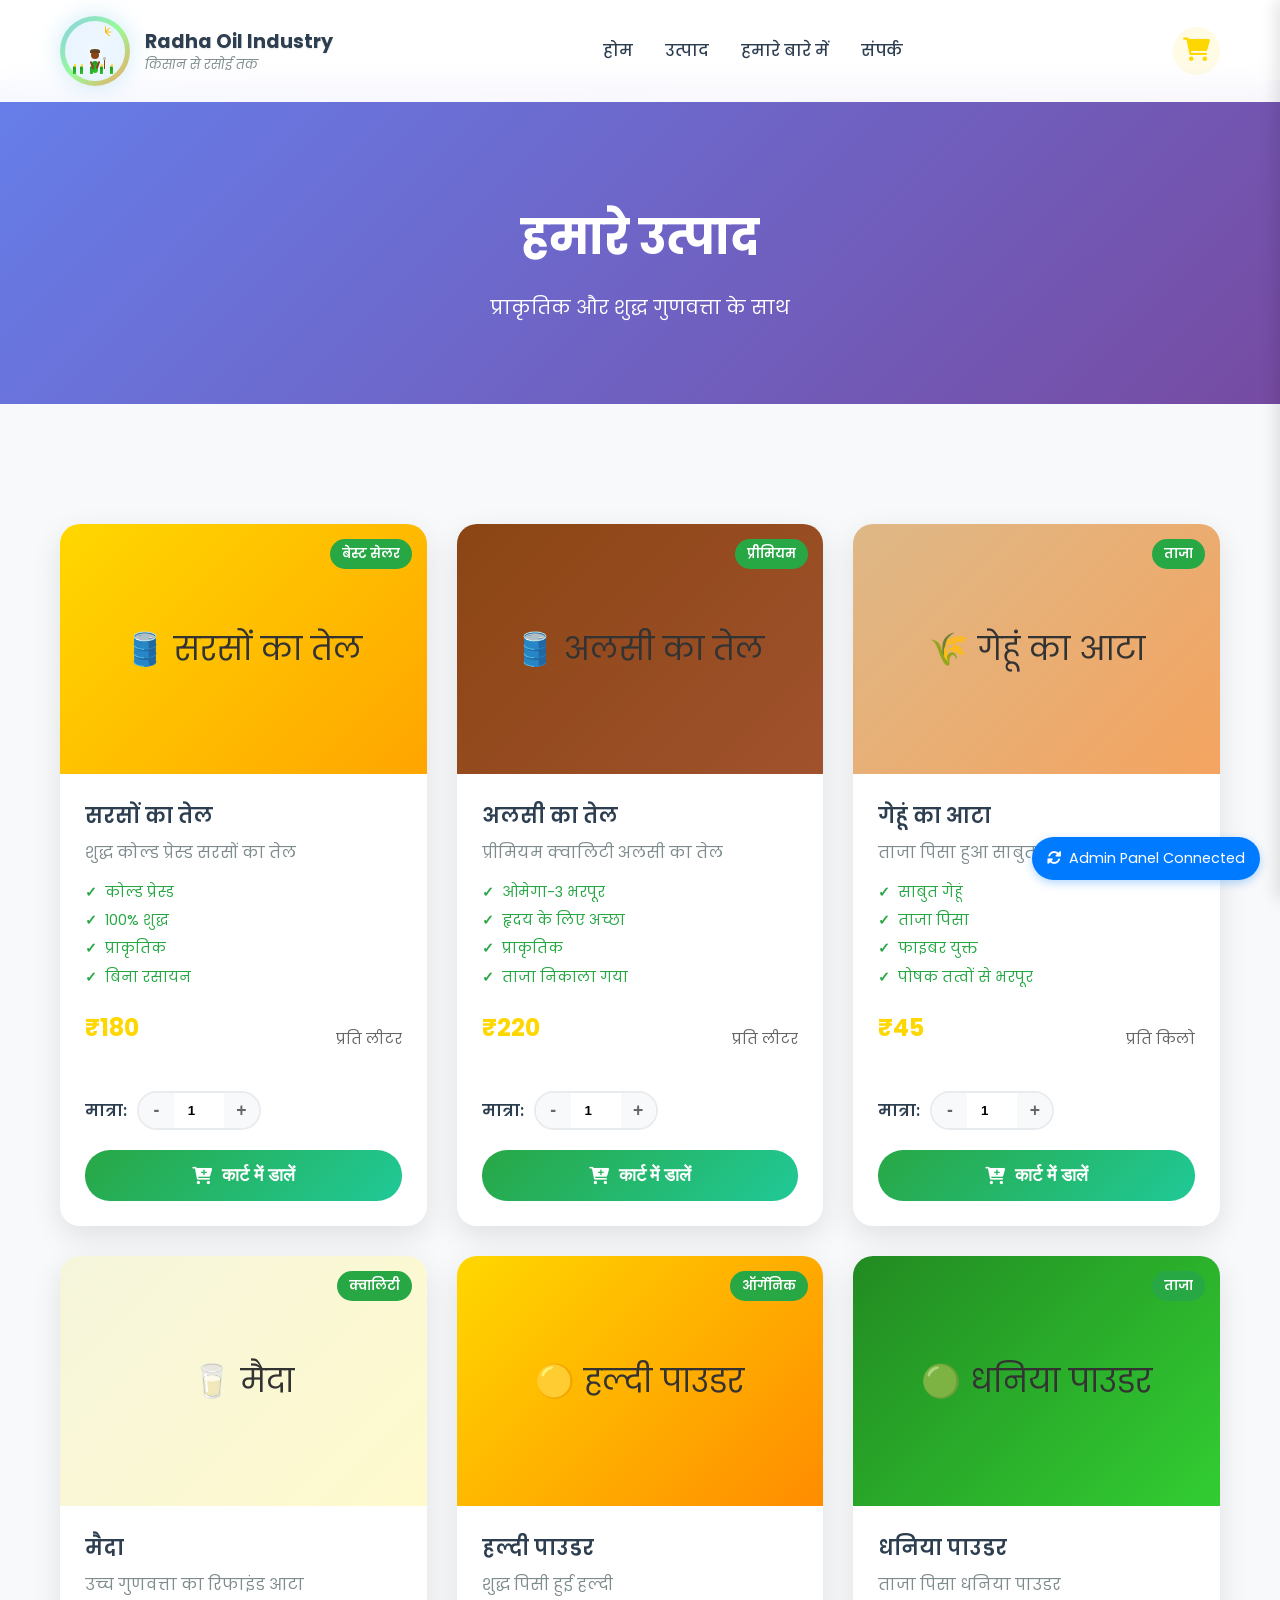
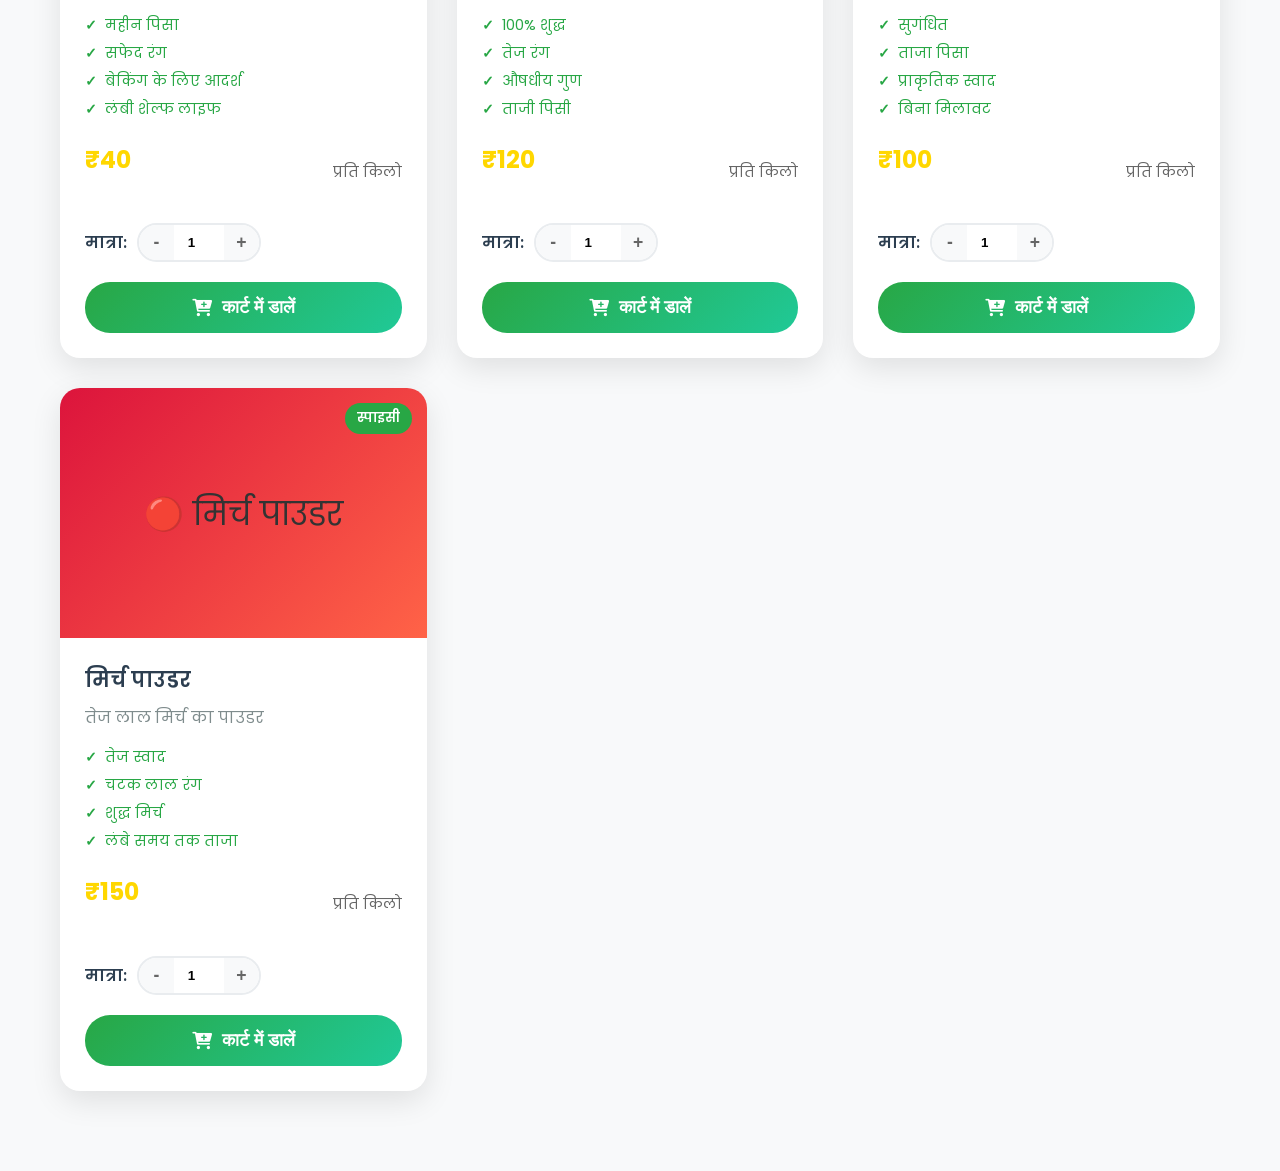
==== products.html @ ba349f5b "Initial commit: Radha Oil Industry website with admin panel" ====
<!DOCTYPE html>
<html lang="hi">
<head>
    <meta charset="UTF-8">
    <meta name="viewport" content="width=device-width, initial-scale=1.0">
    <title>Products - Radha Oil Industry</title>
    <link rel="stylesheet" href="styles.css">
    <link rel="stylesheet" href="products.css">
    <link href="https://fonts.googleapis.com/css2?family=Poppins:wght@300;400;600;700&family=Noto+Sans+Devanagari:wght@400;600;700&display=swap" rel="stylesheet">
    <link rel="stylesheet" href="https://cdnjs.cloudflare.com/ajax/libs/font-awesome/6.0.0/css/all.min.css">
</head>
<body>
    <!-- Navigation -->
    <nav class="navbar">
        <div class="nav-container">
            <div class="logo-container">
                <div class="logo">
                    <div class="logo-circle">
                        <div class="logo-inner">
                            <div class="farmer-silhouette">
                                <div class="farmer-head"></div>
                                <div class="farmer-body"></div>
                                <div class="farmer-arms">
                                    <div class="arm-left"></div>
                                    <div class="arm-right"></div>
                                </div>
                                <div class="farmer-tool"></div>
                            </div>
                            <div class="crop-field">
                                <div class="crop crop-1"></div>
                                <div class="crop crop-2"></div>
                                <div class="crop crop-3"></div>
                                <div class="crop crop-4"></div>
                                <div class="crop crop-5"></div>
                            </div>
                            <div class="sun-rays">
                                <div class="ray ray-1"></div>
                                <div class="ray ray-2"></div>
                                <div class="ray ray-3"></div>
                                <div class="ray ray-4"></div>
                            </div>
                        </div>
                        <div class="logo-glow"></div>
                    </div>
                    <div class="logo-text">
                        <h2>Radha Oil Industry</h2>
                        <p>किसान से रसोई तक</p>
                    </div>
                </div>
            </div>
            <ul class="nav-menu">
                <li><a href="index.html">होम</a></li>
                <li><a href="products.html" class="active">उत्पाद</a></li>
                <li><a href="index.html#about">हमारे बारे में</a></li>
                <li><a href="index.html#contact">संपर्क</a></li>
            </ul>
            <div class="cart-icon" onclick="toggleCart()">
                <i class="fas fa-shopping-cart"></i>
                <span class="cart-count" id="cartCount">0</span>
            </div>
        </div>
    </nav>

    <!-- Products Header -->
    <section class="products-header">
        <div class="container">
            <h1>हमारे उत्पाद</h1>
            <p>प्राकृतिक और शुद्ध गुणवत्ता के साथ</p>
        </div>
    </section>

    <!-- Products Grid -->
    <section class="products-section">
        <div class="container">
            <div class="products-grid" id="productsGrid">
                <!-- Products will be loaded by JavaScript -->
            </div>
        </div>
    </section>

    <!-- Shopping Cart Sidebar -->
    <div class="cart-sidebar" id="cartSidebar">
        <div class="cart-header">
            <h3><i class="fas fa-shopping-cart"></i> आपका कार्ट</h3>
            <button class="close-cart" onclick="toggleCart()">
                <i class="fas fa-times"></i>
            </button>
        </div>
        <div class="cart-items" id="cartItems">
            <!-- Cart items will be added here -->
        </div>
        <div class="cart-footer">
            <div class="cart-total">
                <strong>कुल राशि: ₹<span id="cartTotal">0</span></strong>
            </div>
            <button class="checkout-btn" onclick="proceedToCheckout()">
                <i class="fas fa-credit-card"></i>
                ऑर्डर करें
            </button>
        </div>
    </div>

    <!-- Cart Overlay -->
    <div class="cart-overlay" id="cartOverlay" onclick="toggleCart()"></div>

    <!-- Order Modal -->
    <div class="modal" id="orderModal">
        <div class="modal-content">
            <div class="modal-header">
                <h3>ऑर्डर की पुष्टि करें</h3>
                <button class="close-modal" onclick="closeOrderModal()">
                    <i class="fas fa-times"></i>
                </button>
            </div>
            <div class="modal-body">
                <form id="orderForm">
                    <div class="form-group">
                        <label>आपका नाम *</label>
                        <input type="text" id="customerName" required>
                    </div>
                    <div class="form-group">
                        <label>फोन नंबर *</label>
                        <input type="tel" id="customerPhone" required>
                    </div>
                    <div class="form-group">
                        <label>पूरा पता *</label>
                        <textarea id="customerAddress" rows="3" required></textarea>
                    </div>
                    <div class="order-summary">
                        <h4>ऑर्डर सारांश:</h4>
                        <div id="orderSummary"></div>
                        <div class="total-amount">
                            <strong>कुल राशि: ₹<span id="modalTotal">0</span></strong>
                        </div>
                    </div>
                    <button type="submit" class="confirm-order-btn">
                        <i class="fas fa-check"></i>
                        ऑर्डर कन्फर्म करें
                    </button>
                </form>
            </div>
        </div>
    </div>

    <!-- Success Message -->
    <div class="success-message" id="successMessage">
        <div class="success-content">
            <i class="fas fa-check-circle"></i>
            <h3>ऑर्डर सफल!</h3>
            <p>आपका ऑर्डर सफलतापूर्वक प्राप्त हो गया है। हम जल्द ही आपसे संपर्क करेंगे।</p>
            <button onclick="closeSuccessMessage()">ठीक है</button>
        </div>
    </div>

    <script src="products.js"></script>
    <script src="animations.js"></script>
</body>
</html>
---- styles.css ----
/* Reset and Base Styles */
* {
    margin: 0;
    padding: 0;
    box-sizing: border-box;
}

body {
    font-family: 'Poppins', 'Noto Sans Devanagari', sans-serif;
    line-height: 1.6;
    color: #333;
    overflow-x: hidden;
}

.container {
    max-width: 1200px;
    margin: 0 auto;
    padding: 0 20px;
}

/* Navigation */
.navbar {
    position: fixed;
    top: 0;
    width: 100%;
    background: rgba(255, 255, 255, 0.95);
    backdrop-filter: blur(10px);
    z-index: 1000;
    padding: 1rem 0;
    transition: all 0.3s ease;
}

.nav-container {
    max-width: 1200px;
    margin: 0 auto;
    padding: 0 20px;
    display: flex;
    justify-content: space-between;
    align-items: center;
}

.logo-container {
    display: flex;
    align-items: center;
}

.logo {
    display: flex;
    align-items: center;
    gap: 15px;
}

/* Farmer-Based Logo Styles */
.logo-circle {
    width: 70px;
    height: 70px;
    border-radius: 50%;
    background: linear-gradient(135deg, #87CEEB 0%, #98FB98 50%, #F4A460 100%);
    position: relative;
    display: flex;
    align-items: center;
    justify-content: center;
    animation: logoRotate 30s linear infinite;
    box-shadow: 0 0 25px rgba(135, 206, 235, 0.4);
    overflow: hidden;
}

.logo-inner {
    width: 60px;
    height: 60px;
    border-radius: 50%;
    background: radial-gradient(circle, #F0F8FF 0%, #E6F3FF 100%);
    position: relative;
    display: flex;
    align-items: center;
    justify-content: center;
    animation: logoCounterRotate 30s linear infinite reverse;
}

/* Farmer Silhouette */
.farmer-silhouette {
    position: absolute;
    bottom: 8px;
    left: 50%;
    transform: translateX(-50%);
    z-index: 3;
}

.farmer-head {
    width: 8px;
    height: 8px;
    background: #8B4513;
    border-radius: 50%;
    position: relative;
    margin: 0 auto 2px;
    animation: farmerNod 4s ease-in-out infinite;
}

.farmer-head::before {
    content: '';
    position: absolute;
    top: -2px;
    left: -1px;
    width: 10px;
    height: 4px;
    background: #654321;
    border-radius: 50% 50% 0 0;
    animation: hatFloat 3s ease-in-out infinite;
}

.farmer-body {
    width: 6px;
    height: 12px;
    background: linear-gradient(135deg, #228B22, #32CD32);
    border-radius: 3px;
    margin: 0 auto;
    animation: bodyBreathe 3s ease-in-out infinite;
}

.farmer-arms {
    position: absolute;
    top: 10px;
    left: 50%;
    transform: translateX(-50%);
}

.arm-left, .arm-right {
    width: 2px;
    height: 8px;
    background: #8B4513;
    border-radius: 1px;
    position: absolute;
}

.arm-left {
    left: -4px;
    transform: rotate(-20deg);
    animation: armSwing 2s ease-in-out infinite;
}

.arm-right {
    right: -4px;
    transform: rotate(20deg);
    animation: armSwing 2s ease-in-out infinite reverse;
}

.farmer-tool {
    position: absolute;
    top: 8px;
    right: -6px;
    width: 1px;
    height: 10px;
    background: #8B4513;
    border-radius: 0.5px;
    animation: toolMove 3s ease-in-out infinite;
}

.farmer-tool::before {
    content: '';
    position: absolute;
    top: -2px;
    left: -1px;
    width: 3px;
    height: 3px;
    background: #C0C0C0;
    border-radius: 1px;
}

/* Crop Field */
.crop-field {
    position: absolute;
    bottom: 0;
    left: 0;
    right: 0;
    height: 15px;
    z-index: 2;
}

.crop {
    position: absolute;
    width: 3px;
    height: 8px;
    background: linear-gradient(135deg, #228B22, #32CD32);
    border-radius: 1.5px 1.5px 0 0;
    animation: cropGrow 4s ease-in-out infinite;
}

.crop-1 { left: 8px; animation-delay: 0s; }
.crop-2 { left: 15px; animation-delay: 0.5s; }
.crop-3 { left: 25px; animation-delay: 1s; }
.crop-4 { left: 35px; animation-delay: 1.5s; }
.crop-5 { left: 45px; animation-delay: 2s; }

.crop::before {
    content: '';
    position: absolute;
    top: -2px;
    left: 0.5px;
    width: 2px;
    height: 3px;
    background: #FFD700;
    border-radius: 50%;
    animation: grainSway 2s ease-in-out infinite;
}

/* Sun Rays */
.sun-rays {
    position: absolute;
    top: 5px;
    right: 5px;
    width: 15px;
    height: 15px;
    z-index: 1;
}

.ray {
    position: absolute;
    width: 1px;
    height: 6px;
    background: linear-gradient(135deg, #FFD700, #FFA500);
    border-radius: 0.5px;
    transform-origin: bottom center;
    animation: rayShine 3s ease-in-out infinite;
}

.ray-1 { transform: rotate(0deg); animation-delay: 0s; }
.ray-2 { transform: rotate(45deg); animation-delay: 0.5s; }
.ray-3 { transform: rotate(90deg); animation-delay: 1s; }
.ray-4 { transform: rotate(135deg); animation-delay: 1.5s; }

.logo-glow {
    position: absolute;
    width: 90px;
    height: 90px;
    border-radius: 50%;
    background: radial-gradient(circle, rgba(135, 206, 235, 0.3) 0%, transparent 70%);
    animation: glowPulse 4s ease-in-out infinite;
    z-index: -1;
}

.logo-text h2 {
    font-size: 1.4rem;
    font-weight: 700;
    color: #2c3e50;
    margin: 0;
    text-shadow: 0 1px 2px rgba(0, 0, 0, 0.1);
}

.logo-text p {
    font-size: 0.85rem;
    color: #228B22;
    margin: 2px 0 0 0;
    font-weight: 600;
    font-style: italic;
}

/* Farmer Logo Animations */
@keyframes logoRotate {
    0% { transform: rotate(0deg); }
    100% { transform: rotate(360deg); }
}

@keyframes logoCounterRotate {
    0% { transform: rotate(0deg); }
    100% { transform: rotate(-360deg); }
}

@keyframes farmerNod {
    0%, 100% { transform: translateY(0px); }
    50% { transform: translateY(-1px); }
}

@keyframes hatFloat {
    0%, 100% { transform: translateY(0px); }
    50% { transform: translateY(-1px); }
}

@keyframes bodyBreathe {
    0%, 100% { transform: scaleY(1); }
    50% { transform: scaleY(1.1); }
}

@keyframes armSwing {
    0%, 100% { transform: rotate(-20deg); }
    50% { transform: rotate(-10deg); }
}

@keyframes toolMove {
    0%, 100% { transform: translateY(0px) rotate(0deg); }
    25% { transform: translateY(-2px) rotate(-5deg); }
    75% { transform: translateY(-1px) rotate(5deg); }
}

@keyframes cropGrow {
    0% { height: 6px; opacity: 0.7; }
    50% { height: 10px; opacity: 1; }
    100% { height: 8px; opacity: 0.8; }
}

@keyframes grainSway {
    0%, 100% { transform: translateX(0px); }
    50% { transform: translateX(1px); }
}

@keyframes rayShine {
    0%, 100% { opacity: 0.6; transform: scale(1); }
    50% { opacity: 1; transform: scale(1.2); }
}

@keyframes glowPulse {
    0%, 100% { opacity: 0.6; transform: scale(1); }
    50% { opacity: 1; transform: scale(1.15); }
}
.stalk-2 { top: 8px; right: 15px; transform: rotate(-15deg); }
.stalk-3 { bottom: 5px; left: 50%; transform: translateX(-50%) rotate(0deg); }

.logo-text h2 {
    font-size: 1.2rem;
    font-weight: 700;
    color: #2c3e50;
    margin-bottom: -5px;
}

.logo-text p {
    font-size: 0.8rem;
    color: #7f8c8d;
    font-weight: 400;
}

.nav-menu {
    display: flex;
    list-style: none;
    gap: 2rem;
}

.nav-menu a {
    text-decoration: none;
    color: #2c3e50;
    font-weight: 500;
    transition: color 0.3s ease;
    position: relative;
}

.nav-menu a:hover {
    color: #f39c12;
}

.nav-menu a::after {
    content: '';
    position: absolute;
    bottom: -5px;
    left: 0;
    width: 0;
    height: 2px;
    background: #f39c12;
    transition: width 0.3s ease;
}

.nav-menu a:hover::after {
    width: 100%;
}

.hamburger {
    display: none;
    flex-direction: column;
    cursor: pointer;
}

.hamburger span {
    width: 25px;
    height: 3px;
    background: #2c3e50;
    margin: 3px 0;
    transition: 0.3s;
}

/* Hero Section */
.hero {
    min-height: 100vh;
    position: relative;
    display: flex;
    align-items: center;
    background: linear-gradient(135deg, #74b9ff 0%, #0984e3 100%);
    overflow: hidden;
}

.hero-background {
    position: absolute;
    top: 0;
    left: 0;
    width: 100%;
    height: 100%;
    z-index: 1;
}

.floating-particles {
    position: absolute;
    width: 100%;
    height: 100%;
    background-image: 
        radial-gradient(2px 2px at 20px 30px, rgba(255,255,255,0.3), transparent),
        radial-gradient(2px 2px at 40px 70px, rgba(255,255,255,0.2), transparent),
        radial-gradient(1px 1px at 90px 40px, rgba(255,255,255,0.4), transparent);
    background-repeat: repeat;
    background-size: 100px 100px;
    animation: particleFloat 20s linear infinite;
}

@keyframes particleFloat {
    0% { transform: translateY(0) rotate(0deg); }
    100% { transform: translateY(-100px) rotate(360deg); }
}

.animated-fields {
    position: absolute;
    bottom: 0;
    left: 0;
    width: 100%;
    height: 200px;
    background: linear-gradient(to top, rgba(39, 174, 96, 0.3) 0%, transparent 100%);
}

.hero-content {
    position: relative;
    z-index: 2;
    max-width: 1200px;
    margin: 0 auto;
    padding: 0 20px;
    display: grid;
    grid-template-columns: 1fr 1fr;
    gap: 4rem;
    align-items: center;
}

.hero-text {
    color: white;
}

.hero-title {
    font-size: 3.5rem;
    font-weight: 700;
    line-height: 1.2;
    margin-bottom: 1.5rem;
    animation: slideInLeft 1s ease-out;
}

.highlight {
    color: #f39c12;
    text-shadow: 0 0 20px rgba(243, 156, 18, 0.5);
}

.hero-subtitle {
    font-size: 1.2rem;
    margin-bottom: 2rem;
    opacity: 0.9;
    animation: slideInLeft 1s ease-out 0.2s both;
}

.hero-buttons {
    display: flex;
    gap: 1rem;
    animation: slideInLeft 1s ease-out 0.4s both;
}

.btn-primary, .btn-secondary {
    padding: 15px 30px;
    border: none;
    border-radius: 50px;
    font-size: 1rem;
    font-weight: 600;
    cursor: pointer;
    transition: all 0.3s ease;
    display: flex;
    align-items: center;
    gap: 10px;
}

.btn-primary {
    background: linear-gradient(135deg, #f39c12, #e67e22);
    color: white;
    box-shadow: 0 10px 30px rgba(243, 156, 18, 0.3);
}

.btn-primary:hover {
    transform: translateY(-3px);
    box-shadow: 0 15px 40px rgba(243, 156, 18, 0.4);
}

.btn-secondary {
    background: transparent;
    color: white;
    border: 2px solid white;
}

.btn-secondary:hover {
    background: white;
    color: #2c3e50;
    transform: translateY(-3px);
}

.hero-image {
    position: relative;
    animation: slideInRight 1s ease-out;
}

.product-showcase {
    position: relative;
    width: 100%;
    height: 400px;
}

.floating-product {
    position: absolute;
    width: 150px;
    height: 150px;
    border-radius: 20px;
    overflow: hidden;
    box-shadow: 0 20px 40px rgba(0,0,0,0.2);
    animation: productFloat 3s ease-in-out infinite;
}

.floating-product img {
    width: 100%;
    height: 100%;
    object-fit: cover;
}

.product-1 {
    top: 50px;
    left: 50px;
    animation-delay: 0s;
}

.product-2 {
    top: 100px;
    right: 30px;
    animation-delay: 1s;
}

.product-3 {
    bottom: 50px;
    left: 100px;
    animation-delay: 2s;
}

@keyframes productFloat {
    0%, 100% { transform: translateY(0) rotate(0deg); }
    50% { transform: translateY(-20px) rotate(5deg); }
}

@keyframes slideInLeft {
    from { opacity: 0; transform: translateX(-50px); }
    to { opacity: 1; transform: translateX(0); }
}

@keyframes slideInRight {
    from { opacity: 0; transform: translateX(50px); }
    to { opacity: 1; transform: translateX(0); }
}

/* Products Section */
.products {
    padding: 100px 0;
    background: #f8f9fa;
}

.section-header {
    text-align: center;
    margin-bottom: 4rem;
}

.section-header h2 {
    font-size: 2.5rem;
    font-weight: 700;
    color: #2c3e50;
    margin-bottom: 1rem;
}

.section-header p {
    font-size: 1.1rem;
    color: #7f8c8d;
}

.products-grid {
    display: grid;
    grid-template-columns: repeat(auto-fit, minmax(300px, 1fr));
    gap: 2rem;
}

.product-card {
    background: white;
    border-radius: 20px;
    overflow: hidden;
    box-shadow: 0 10px 30px rgba(0,0,0,0.1);
    transition: all 0.3s ease;
    cursor: pointer;
}

.product-card:hover {
    transform: translateY(-10px);
    box-shadow: 0 20px 50px rgba(0,0,0,0.15);
}

.product-image {
    position: relative;
    height: 250px;
    overflow: hidden;
}

.product-image img {
    width: 100%;
    height: 100%;
    object-fit: cover;
    transition: transform 0.3s ease;
}

.product-card:hover .product-image img {
    transform: scale(1.1);
}

.product-badge {
    position: absolute;
    top: 15px;
    right: 15px;
    background: #27ae60;
    color: white;
    padding: 5px 15px;
    border-radius: 20px;
    font-size: 0.8rem;
    font-weight: 600;
}

.product-info {
    padding: 2rem;
}

.product-info h3 {
    font-size: 1.3rem;
    font-weight: 600;
    color: #2c3e50;
    margin-bottom: 0.5rem;
}

.product-info p {
    color: #7f8c8d;
    margin-bottom: 1rem;
    line-height: 1.6;
}

.product-price {
    display: flex;
    justify-content: space-between;
    align-items: center;
    margin-bottom: 1.5rem;
}

.price {
    font-size: 1.5rem;
    font-weight: 700;
    color: #f39c12;
}

.original-price {
    font-size: 1rem;
    color: #95a5a6;
    text-decoration: line-through;
}

.product-actions {
    display: flex;
    gap: 1rem;
}

.btn-cart {
    flex: 1;
    padding: 12px;
    background: linear-gradient(135deg, #f39c12, #e67e22);
    color: white;
    border: none;
    border-radius: 10px;
    font-weight: 600;
    cursor: pointer;
    transition: all 0.3s ease;
}

.btn-cart:hover {
    transform: translateY(-2px);
    box-shadow: 0 5px 15px rgba(243, 156, 18, 0.3);
}

.btn-whatsapp {
    padding: 12px;
    background: #25d366;
    color: white;
    border: none;
    border-radius: 10px;
    cursor: pointer;
    transition: all 0.3s ease;
}

.btn-whatsapp:hover {
    background: #128c7e;
    transform: translateY(-2px);
}

/* About Section */
.about {
    padding: 100px 0;
    background: white;
}

.about-content {
    display: grid;
    grid-template-columns: 1fr 1fr;
    gap: 4rem;
    align-items: center;
}

.about-text h2 {
    font-size: 2.5rem;
    font-weight: 700;
    color: #2c3e50;
    margin-bottom: 1rem;
}

.about-subtitle {
    font-size: 1.2rem;
    color: #f39c12;
    margin-bottom: 2rem;
    font-weight: 600;
}

.timeline {
    position: relative;
}

.timeline::before {
    content: '';
    position: absolute;
    left: 30px;
    top: 0;
    bottom: 0;
    width: 2px;
    background: #f39c12;
}

.timeline-item {
    display: flex;
    margin-bottom: 2rem;
    position: relative;
}

.timeline-year {
    width: 60px;
    height: 60px;
    background: linear-gradient(135deg, #f39c12, #e67e22);
    color: white;
    border-radius: 50%;
    display: flex;
    align-items: center;
    justify-content: center;
    font-weight: 700;
    font-size: 0.9rem;
    margin-right: 2rem;
    position: relative;
    z-index: 2;
}

.timeline-content h4 {
    font-size: 1.2rem;
    font-weight: 600;
    color: #2c3e50;
    margin-bottom: 0.5rem;
}

.timeline-content p {
    color: #7f8c8d;
    line-height: 1.6;
}

.about-image {
    position: relative;
}

.about-image img {
    width: 100%;
    border-radius: 20px;
    box-shadow: 0 20px 40px rgba(0,0,0,0.1);
}

/* Contact Section */
.contact {
    padding: 100px 0;
    background: #f8f9fa;
}

.contact-content {
    display: grid;
    grid-template-columns: 1fr 1fr;
    gap: 4rem;
    margin-bottom: 3rem;
}

.contact-info {
    display: flex;
    flex-direction: column;
    gap: 2rem;
}

.contact-item {
    display: flex;
    align-items: flex-start;
    gap: 1rem;
}

.contact-item i {
    width: 50px;
    height: 50px;
    background: linear-gradient(135deg, #f39c12, #e67e22);
    color: white;
    border-radius: 50%;
    display: flex;
    align-items: center;
    justify-content: center;
    font-size: 1.2rem;
}

.contact-item h4 {
    font-size: 1.1rem;
    font-weight: 600;
    color: #2c3e50;
    margin-bottom: 0.5rem;
}

.contact-item p {
    color: #7f8c8d;
    line-height: 1.6;
}

.contact-form {
    background: white;
    padding: 2rem;
    border-radius: 20px;
    box-shadow: 0 10px 30px rgba(0,0,0,0.1);
}

.form-group {
    margin-bottom: 1.5rem;
}

.form-group input,
.form-group select,
.form-group textarea {
    width: 100%;
    padding: 15px;
    border: 2px solid #ecf0f1;
    border-radius: 10px;
    font-size: 1rem;
    transition: border-color 0.3s ease;
}

.form-group input:focus,
.form-group select:focus,
.form-group textarea:focus {
    outline: none;
    border-color: #f39c12;
}

.form-group textarea {
    height: 120px;
    resize: vertical;
}

.quick-contact {
    display: flex;
    justify-content: center;
    gap: 2rem;
}

.whatsapp-btn,
.call-btn {
    display: flex;
    align-items: center;
    gap: 10px;
    padding: 15px 30px;
    border-radius: 50px;
    text-decoration: none;
    font-weight: 600;
    transition: all 0.3s ease;
}

.whatsapp-btn {
    background: #25d366;
    color: white;
}

.whatsapp-btn:hover {
    background: #128c7e;
    transform: translateY(-3px);
}

.call-btn {
    background: #3498db;
    color: white;
}

.call-btn:hover {
    background: #2980b9;
    transform: translateY(-3px);
}

/* Footer */
.footer {
    background: #2c3e50;
    color: white;
    padding: 3rem 0 1rem;
}

.footer-content {
    display: grid;
    grid-template-columns: repeat(auto-fit, minmax(250px, 1fr));
    gap: 2rem;
    margin-bottom: 2rem;
}

.footer-section h3,
.footer-section h4 {
    margin-bottom: 1rem;
    color: #f39c12;
}

.footer-section ul {
    list-style: none;
}

.footer-section ul li {
    margin-bottom: 0.5rem;
}

.footer-section ul li a {
    color: #bdc3c7;
    text-decoration: none;
    transition: color 0.3s ease;
}

.footer-section ul li a:hover {
    color: #f39c12;
}

.social-links {
    display: flex;
    gap: 1rem;
}

.social-links a {
    width: 40px;
    height: 40px;
    background: #34495e;
    color: white;
    border-radius: 50%;
    display: flex;
    align-items: center;
    justify-content: center;
    transition: all 0.3s ease;
}

.social-links a:hover {
    background: #f39c12;
    transform: translateY(-3px);
}

.footer-bottom {
    text-align: center;
    padding-top: 2rem;
    border-top: 1px solid #34495e;
    color: #bdc3c7;
}

/* Responsive Design */
@media (max-width: 768px) {
    .hamburger {
        display: flex;
    }
    
    .nav-menu {
        position: fixed;
        left: -100%;
        top: 70px;
        flex-direction: column;
        background-color: white;
        width: 100%;
        text-align: center;
        transition: 0.3s;
        box-shadow: 0 10px 27px rgba(0,0,0,0.05);
        padding: 2rem 0;
    }
    
    .nav-menu.active {
        left: 0;
    }
    
    .hero-content {
        grid-template-columns: 1fr;
        text-align: center;
        gap: 2rem;
    }
    
    .hero-title {
        font-size: 2.5rem;
    }
    
    .hero-buttons {
        justify-content: center;
        flex-wrap: wrap;
    }
    
    .about-content,
    .contact-content {
        grid-template-columns: 1fr;
        gap: 2rem;
    }
    
    .quick-contact {
        flex-direction: column;
        align-items: center;
    }
    
    .products-grid {
        grid-template-columns: 1fr;
    }
}

@media (max-width: 480px) {
    .hero-title {
        font-size: 2rem;
    }
    
    .section-header h2 {
        font-size: 2rem;
    }
    
    .product-actions {
        flex-direction: column;
    }
}

/* Enhanced Animations and Effects */

/* Scroll Animations */
.animate-on-scroll {
    opacity: 0;
    transform: translateY(50px);
    transition: all 0.8s ease-out;
}

.animate-on-scroll.animated {
    opacity: 1;
    transform: translateY(0);
}

.slide-in-left {
    opacity: 0;
    transform: translateX(-50px);
    transition: all 0.8s ease-out;
}

.slide-in-left.animated {
    opacity: 1;
    transform: translateX(0);
}

.slide-in-up {
    opacity: 0;
    transform: translateY(30px);
    transition: all 0.6s ease-out;
}

.slide-in-up.animated {
    opacity: 1;
    transform: translateY(0);
}

/* Hero Section Enhanced Animations */
.field-wave {
    position: absolute;
    bottom: 0;
    left: 0;
    width: 100%;
    height: 100px;
    background: linear-gradient(135deg, rgba(34, 139, 34, 0.1), rgba(50, 205, 50, 0.1));
    border-radius: 50% 50% 0 0;
    animation: waveMotion 8s ease-in-out infinite;
}

.wave-1 { animation-delay: 0s; }
.wave-2 { animation-delay: 2s; opacity: 0.7; }
.wave-3 { animation-delay: 4s; opacity: 0.5; }

.floating-elements {
    position: absolute;
    width: 100%;
    height: 100%;
    pointer-events: none;
}

.floating-leaf {
    position: absolute;
    font-size: 2rem;
    animation: leafFloat 12s ease-in-out infinite;
    opacity: 0.7;
}

.leaf-1 { top: 20%; left: 10%; animation-delay: 0s; }
.leaf-2 { top: 60%; right: 15%; animation-delay: 3s; }
.leaf-3 { bottom: 30%; left: 20%; animation-delay: 6s; }
.leaf-4 { top: 40%; right: 30%; animation-delay: 9s; }

.bounce-animation {
    animation: gentleBounce 6s ease-in-out infinite;
}

.product-1 { animation-delay: 0s; }
.product-2 { animation-delay: 2s; }
.product-3 { animation-delay: 4s; }

.product-glow {
    position: absolute;
    top: -10px;
    left: -10px;
    right: -10px;
    bottom: -10px;
    background: radial-gradient(circle, rgba(255, 215, 0, 0.3), transparent);
    border-radius: 50%;
    animation: glowPulse 3s ease-in-out infinite;
    z-index: -1;
}

/* Button Animations */
.pulse-animation {
    position: relative;
    overflow: hidden;
}

.pulse-animation::before {
    content: '';
    position: absolute;
    top: 50%;
    left: 50%;
    width: 0;
    height: 0;
    background: rgba(255, 255, 255, 0.3);
    border-radius: 50%;
    transform: translate(-50%, -50%);
    transition: width 0.6s, height 0.6s;
}

.pulse-animation:hover::before {
    width: 300px;
    height: 300px;
}

.button-ripple {
    position: absolute;
    top: 50%;
    left: 50%;
    width: 0;
    height: 0;
    background: rgba(255, 255, 255, 0.4);
    border-radius: 50%;
    transform: translate(-50%, -50%);
    transition: width 0.3s, height 0.3s;
}

.hover-lift {
    transition: all 0.3s ease;
}

.hover-lift:hover {
    transform: translateY(-5px);
    box-shadow: 0 10px 25px rgba(0, 0, 0, 0.15);
}

/* Typing Animation */
.typing-animation {
    overflow: hidden;
    border-right: 3px solid #FFD700;
    white-space: nowrap;
    animation: typing 3s steps(12, end), blink-caret 0.75s step-end infinite;
}

/* Scroll Indicator */
.scroll-indicator {
    position: absolute;
    bottom: 30px;
    left: 50%;
    transform: translateX(-50%);
    text-align: center;
    color: white;
    animation: scrollBounce 2s ease-in-out infinite;
}

.scroll-mouse {
    width: 25px;
    height: 40px;
    border: 2px solid white;
    border-radius: 15px;
    position: relative;
    margin: 0 auto 10px;
}

.scroll-wheel {
    width: 3px;
    height: 8px;
    background: white;
    border-radius: 2px;
    position: absolute;
    top: 8px;
    left: 50%;
    transform: translateX(-50%);
    animation: scrollWheel 2s ease-in-out infinite;
}

/* Products Preview */
.products-preview {
    display: grid;
    grid-template-columns: repeat(auto-fit, minmax(200px, 1fr));
    gap: 20px;
    margin-top: 40px;
}

.product-card-mini {
    background: white;
    padding: 30px 20px;
    border-radius: 15px;
    text-align: center;
    box-shadow: 0 5px 15px rgba(0, 0, 0, 0.1);
    transition: all 0.3s ease;
    cursor: pointer;
}

.product-card-mini:hover {
    background: linear-gradient(135deg, #FFD700, #FFA500);
    color: white;
}

.product-icon {
    font-size: 3rem;
    margin-bottom: 15px;
    animation: iconBounce 3s ease-in-out infinite;
}

.product-card-mini h3 {
    font-size: 1.2rem;
    font-weight: 600;
    margin-bottom: 10px;
}

.product-card-mini p {
    font-size: 1.1rem;
    font-weight: 700;
    color: #FFD700;
}

.product-card-mini:hover p {
    color: white;
}

/* Timeline Enhancements */
.timeline-icon {
    position: absolute;
    left: -25px;
    top: 0;
    font-size: 1.5rem;
    animation: iconRotate 4s ease-in-out infinite;
}

.pulse-number {
    animation: numberPulse 2s ease-in-out infinite;
}

/* Features Grid */
.features-grid {
    display: grid;
    grid-template-columns: repeat(auto-fit, minmax(150px, 1fr));
    gap: 20px;
    margin-top: 30px;
}

.feature-item {
    text-align: center;
    padding: 20px;
    background: rgba(255, 215, 0, 0.1);
    border-radius: 15px;
    transition: all 0.3s ease;
}

.feature-item:hover {
    background: rgba(255, 215, 0, 0.2);
    transform: scale(1.05);
}

.feature-icon {
    font-size: 2.5rem;
    margin-bottom: 10px;
    animation: featureFloat 4s ease-in-out infinite;
}

.feature-item h4 {
    font-size: 1.1rem;
    font-weight: 600;
    color: #2c3e50;
    margin-bottom: 8px;
}

.feature-item p {
    font-size: 0.9rem;
    color: #666;
}

/* Image Container */
.image-container {
    position: relative;
    border-radius: 20px;
    overflow: hidden;
    box-shadow: 0 15px 35px rgba(0, 0, 0, 0.1);
}

.image-overlay {
    position: absolute;
    top: 0;
    left: 0;
    right: 0;
    bottom: 0;
    background: linear-gradient(135deg, rgba(255, 215, 0, 0.8), rgba(255, 165, 0, 0.8));
    opacity: 0;
    transition: all 0.3s ease;
    display: flex;
    align-items: center;
    justify-content: center;
}

.image-container:hover .image-overlay {
    opacity: 1;
}

.overlay-content {
    text-align: center;
    color: white;
}

.overlay-content h3 {
    font-size: 1.5rem;
    font-weight: 700;
    margin-bottom: 10px;
}

/* Enhanced Keyframes */
@keyframes waveMotion {
    0%, 100% { transform: translateX(0) scaleY(1); }
    50% { transform: translateX(-20px) scaleY(1.1); }
}

@keyframes leafFloat {
    0%, 100% { transform: translateY(0) rotate(0deg); }
    25% { transform: translateY(-20px) rotate(5deg); }
    50% { transform: translateY(-10px) rotate(-3deg); }
    75% { transform: translateY(-25px) rotate(7deg); }
}

@keyframes gentleBounce {
    0%, 100% { transform: translateY(0); }
    50% { transform: translateY(-15px); }
}

@keyframes typing {
    from { width: 0; }
    to { width: 100%; }
}

@keyframes blink-caret {
    from, to { border-color: transparent; }
    50% { border-color: #FFD700; }
}

@keyframes scrollBounce {
    0%, 100% { transform: translateX(-50%) translateY(0); }
    50% { transform: translateX(-50%) translateY(-10px); }
}

@keyframes scrollWheel {
    0% { opacity: 1; transform: translateX(-50%) translateY(0); }
    100% { opacity: 0; transform: translateX(-50%) translateY(15px); }
}

@keyframes iconBounce {
    0%, 100% { transform: scale(1); }
    50% { transform: scale(1.1); }
}

@keyframes iconRotate {
    0%, 100% { transform: rotate(0deg); }
    50% { transform: rotate(10deg); }
}

@keyframes numberPulse {
    0%, 100% { transform: scale(1); color: #FFD700; }
    50% { transform: scale(1.1); color: #FFA500; }
}

@keyframes featureFloat {
    0%, 100% { transform: translateY(0); }
    50% { transform: translateY(-8px); }
}

/* Responsive Enhancements */
@media (max-width: 768px) {
    .floating-leaf {
        font-size: 1.5rem;
    }
    
    .products-preview {
        grid-template-columns: repeat(2, 1fr);
    }
    
    .features-grid {
        grid-template-columns: 1fr;
    }
    
    .scroll-indicator {
        bottom: 20px;
    }
}

/* Loading Animation for Images */
.image-loading {
    background: linear-gradient(90deg, #f0f0f0 25%, #e0e0e0 50%, #f0f0f0 75%);
    background-size: 200% 100%;
    animation: shimmer 2s infinite;
}

@keyframes shimmer {
    0% { background-position: -200% 0; }
    100% { background-position: 200% 0; }
}

/* Navbar Enhancement */
.navbar {
    backdrop-filter: blur(15px);
    transition: all 0.3s ease;
}

.navbar.scrolled {
    background: rgba(255, 255, 255, 0.95);
    box-shadow: 0 5px 20px rgba(0, 0, 0, 0.1);
}

/* Contact Section Enhancement */
.contact {
    background: linear-gradient(135deg, #f8f9fa 0%, #e9ecef 100%);
}

.contact-item {
    transition: all 0.3s ease;
}

.contact-item:hover {
    transform: translateY(-3px);
    box-shadow: 0 8px 25px rgba(0, 0, 0, 0.15);
}

.contact-item i {
    transition: all 0.3s ease;
}

.contact-item:hover i {
    transform: scale(1.2);
    color: #FFA500;
}
/* Learn More Modal Styles */
.learn-more-modal {
    position: fixed;
    top: 0;
    left: 0;
    width: 100%;
    height: 100%;
    z-index: 10000;
    display: flex;
    align-items: center;
    justify-content: center;
    opacity: 0;
    visibility: hidden;
    transition: all 0.3s ease;
}

.learn-more-modal.active {
    opacity: 1;
    visibility: visible;
}

.modal-overlay {
    position: absolute;
    top: 0;
    left: 0;
    width: 100%;
    height: 100%;
    background: rgba(0, 0, 0, 0.7);
    backdrop-filter: blur(5px);
}

.modal-content {
    background: white;
    border-radius: 20px;
    width: 90%;
    max-width: 900px;
    max-height: 90vh;
    overflow-y: auto;
    position: relative;
    animation: modalSlideIn 0.5s ease;
    box-shadow: 0 20px 60px rgba(0, 0, 0, 0.3);
}

.modal-header {
    padding: 30px 30px 20px;
    border-bottom: 2px solid #f0f0f0;
    display: flex;
    justify-content: space-between;
    align-items: center;
    background: linear-gradient(135deg, #FFD700, #FFA500);
    color: #333;
    border-radius: 20px 20px 0 0;
}

.modal-header h2 {
    font-size: 1.8rem;
    font-weight: 700;
    margin: 0;
}

.close-modal {
    background: rgba(255, 255, 255, 0.2);
    border: none;
    width: 40px;
    height: 40px;
    border-radius: 50%;
    cursor: pointer;
    font-size: 1.2rem;
    color: #333;
    transition: all 0.3s ease;
}

.close-modal:hover {
    background: rgba(255, 255, 255, 0.3);
    transform: scale(1.1);
}

.modal-body {
    padding: 0;
}

/* Tab System */
.info-tabs {
    display: flex;
    flex-direction: column;
}

.tab-buttons {
    display: flex;
    background: #f8f9fa;
    border-bottom: 1px solid #e9ecef;
}

.tab-btn {
    flex: 1;
    padding: 20px 15px;
    border: none;
    background: transparent;
    cursor: pointer;
    font-size: 1rem;
    font-weight: 600;
    color: #666;
    transition: all 0.3s ease;
    display: flex;
    align-items: center;
    justify-content: center;
    gap: 8px;
}

.tab-btn:hover {
    background: rgba(255, 215, 0, 0.1);
    color: #333;
}

.tab-btn.active {
    background: linear-gradient(135deg, #FFD700, #FFA500);
    color: #333;
    border-bottom: 3px solid #FF8C00;
}

.tab-content {
    min-height: 400px;
}

.tab-panel {
    display: none;
    padding: 30px;
    animation: fadeInUp 0.5s ease;
}

.tab-panel.active {
    display: block;
}

/* Company Tab */
.info-grid {
    display: grid;
    grid-template-columns: repeat(auto-fit, minmax(250px, 1fr));
    gap: 20px;
}

.info-card {
    background: #f8f9fa;
    padding: 25px;
    border-radius: 15px;
    text-align: center;
    transition: all 0.3s ease;
    border: 2px solid transparent;
}

.info-card:hover {
    background: white;
    border-color: #FFD700;
    transform: translateY(-5px);
    box-shadow: 0 10px 25px rgba(0, 0, 0, 0.1);
}

.info-icon {
    font-size: 3rem;
    margin-bottom: 15px;
    animation: iconBounce 3s ease-in-out infinite;
}

.info-card h3 {
    font-size: 1.3rem;
    font-weight: 600;
    color: #2c3e50;
    margin-bottom: 10px;
}

.info-card p {
    color: #666;
    line-height: 1.6;
}

/* Quality Tab */
.quality-features {
    display: flex;
    flex-direction: column;
    gap: 20px;
}

.quality-item {
    display: flex;
    align-items: center;
    gap: 20px;
    padding: 20px;
    background: #f8f9fa;
    border-radius: 15px;
    transition: all 0.3s ease;
}

.quality-item:hover {
    background: white;
    box-shadow: 0 5px 15px rgba(0, 0, 0, 0.1);
    transform: translateX(10px);
}

.quality-badge {
    font-size: 2.5rem;
    width: 60px;
    height: 60px;
    display: flex;
    align-items: center;
    justify-content: center;
    background: linear-gradient(135deg, #FFD700, #FFA500);
    border-radius: 50%;
    flex-shrink: 0;
}

.quality-text h4 {
    font-size: 1.2rem;
    font-weight: 600;
    color: #2c3e50;
    margin-bottom: 5px;
}

.quality-text p {
    color: #666;
    margin: 0;
}

/* Process Tab */
.process-steps {
    display: flex;
    flex-direction: column;
    gap: 25px;
}

.step {
    display: flex;
    align-items: flex-start;
    gap: 20px;
    padding: 20px;
    background: #f8f9fa;
    border-radius: 15px;
    position: relative;
    transition: all 0.3s ease;
}

.step:hover {
    background: white;
    box-shadow: 0 5px 15px rgba(0, 0, 0, 0.1);
}

.step:not(:last-child)::after {
    content: '';
    position: absolute;
    left: 35px;
    bottom: -25px;
    width: 2px;
    height: 25px;
    background: linear-gradient(135deg, #FFD700, #FFA500);
}

.step-number {
    width: 50px;
    height: 50px;
    background: linear-gradient(135deg, #FFD700, #FFA500);
    border-radius: 50%;
    display: flex;
    align-items: center;
    justify-content: center;
    font-size: 1.5rem;
    font-weight: 700;
    color: #333;
    flex-shrink: 0;
    animation: numberPulse 2s ease-in-out infinite;
}

.step-content h4 {
    font-size: 1.2rem;
    font-weight: 600;
    color: #2c3e50;
    margin-bottom: 8px;
}

.step-content p {
    color: #666;
    margin: 0;
    line-height: 1.6;
}

/* Benefits Tab */
.benefits-grid {
    display: grid;
    grid-template-columns: repeat(auto-fit, minmax(280px, 1fr));
    gap: 25px;
}

.benefit-card {
    background: #f8f9fa;
    padding: 25px;
    border-radius: 15px;
    transition: all 0.3s ease;
    border: 2px solid transparent;
}

.benefit-card:hover {
    background: white;
    border-color: #FFD700;
    transform: translateY(-5px);
    box-shadow: 0 10px 25px rgba(0, 0, 0, 0.1);
}

.benefit-icon {
    font-size: 3rem;
    text-align: center;
    margin-bottom: 15px;
    animation: iconBounce 3s ease-in-out infinite;
}

.benefit-card h4 {
    font-size: 1.3rem;
    font-weight: 600;
    color: #2c3e50;
    margin-bottom: 15px;
    text-align: center;
}

.benefit-card ul {
    list-style: none;
    padding: 0;
    margin: 0;
}

.benefit-card li {
    padding: 8px 0;
    color: #666;
    position: relative;
    padding-left: 25px;
}

.benefit-card li::before {
    content: '✓';
    position: absolute;
    left: 0;
    color: #28a745;
    font-weight: bold;
}

/* Modal Footer */
.modal-footer {
    padding: 25px 30px;
    background: #f8f9fa;
    border-radius: 0 0 20px 20px;
    border-top: 1px solid #e9ecef;
}

.contact-quick h4 {
    text-align: center;
    margin-bottom: 20px;
    color: #2c3e50;
    font-size: 1.2rem;
}

.quick-contact-buttons {
    display: flex;
    justify-content: center;
    gap: 15px;
    flex-wrap: wrap;
}

.quick-btn {
    padding: 12px 20px;
    border-radius: 25px;
    text-decoration: none;
    font-weight: 600;
    transition: all 0.3s ease;
    display: flex;
    align-items: center;
    gap: 8px;
    border: none;
    cursor: pointer;
    font-size: 1rem;
}

.call-btn {
    background: linear-gradient(135deg, #28a745, #20c997);
    color: white;
}

.whatsapp-btn {
    background: linear-gradient(135deg, #25d366, #128c7e);
    color: white;
}

.shop-btn {
    background: linear-gradient(135deg, #FFD700, #FFA500);
    color: #333;
}

.quick-btn:hover {
    transform: translateY(-3px);
    box-shadow: 0 5px 15px rgba(0, 0, 0, 0.2);
}

/* Animations */
@keyframes modalSlideIn {
    from {
        opacity: 0;
        transform: scale(0.8) translateY(-50px);
    }
    to {
        opacity: 1;
        transform: scale(1) translateY(0);
    }
}

@keyframes fadeInUp {
    from {
        opacity: 0;
        transform: translateY(20px);
    }
    to {
        opacity: 1;
        transform: translateY(0);
    }
}

/* Responsive Design */
@media (max-width: 768px) {
    .modal-content {
        width: 95%;
        margin: 20px;
    }
    
    .modal-header {
        padding: 20px;
    }
    
    .modal-header h2 {
        font-size: 1.4rem;
    }
    
    .tab-buttons {
        flex-wrap: wrap;
    }
    
    .tab-btn {
        flex: 1 1 50%;
        min-width: 120px;
    }
    
    .info-grid {
        grid-template-columns: 1fr;
    }
    
    .benefits-grid {
        grid-template-columns: 1fr;
    }
    
    .quick-contact-buttons {
        flex-direction: column;
        align-items: center;
    }
    
    .quick-btn {
        width: 200px;
        justify-content: center;
    }
}

@media (max-width: 480px) {
    .tab-btn {
        flex: 1 1 100%;
        font-size: 0.9rem;
        padding: 15px 10px;
    }
    
    .step {
        flex-direction: column;
        text-align: center;
    }
    
    .step:not(:last-child)::after {
        display: none;
    }
    
    .quality-item {
        flex-direction: column;
        text-align: center;
    }
}
---- products.css ----
/* Products Page Specific Styles */

.products-header {
    background: linear-gradient(135deg, #667eea 0%, #764ba2 100%);
    color: white;
    padding: 120px 0 80px;
    text-align: center;
    margin-top: 80px;
}

.products-header h1 {
    font-size: 3rem;
    font-weight: 700;
    margin-bottom: 1rem;
    animation: fadeInUp 1s ease-out;
}

.products-header p {
    font-size: 1.2rem;
    opacity: 0.9;
    animation: fadeInUp 1s ease-out 0.3s both;
}

.products-section {
    padding: 80px 0;
    background: #f8f9fa;
}

.products-grid {
    display: grid;
    grid-template-columns: repeat(auto-fit, minmax(320px, 1fr));
    gap: 30px;
    margin-top: 40px;
}

.product-card {
    background: white;
    border-radius: 20px;
    overflow: hidden;
    box-shadow: 0 10px 30px rgba(0, 0, 0, 0.1);
    transition: all 0.3s ease;
    position: relative;
}

.product-card:hover {
    transform: translateY(-10px);
    box-shadow: 0 20px 40px rgba(0, 0, 0, 0.15);
}

.product-image {
    height: 250px;
    background-size: cover;
    background-position: center;
    position: relative;
    overflow: hidden;
}

.product-badge {
    position: absolute;
    top: 15px;
    right: 15px;
    background: #28a745;
    color: white;
    padding: 5px 12px;
    border-radius: 20px;
    font-size: 0.8rem;
    font-weight: 600;
}

.product-info {
    padding: 25px;
}

.product-title {
    font-size: 1.4rem;
    font-weight: 600;
    color: #2c3e50;
    margin-bottom: 8px;
}

.product-description {
    color: #666;
    margin-bottom: 15px;
    line-height: 1.5;
}

.product-features {
    list-style: none;
    margin-bottom: 20px;
}

.product-features li {
    color: #28a745;
    margin-bottom: 5px;
    font-size: 0.9rem;
}

.product-features li:before {
    content: "✓ ";
    font-weight: bold;
    margin-right: 5px;
}

.product-pricing {
    display: flex;
    justify-content: space-between;
    align-items: center;
    margin-bottom: 20px;
}

.product-price {
    font-size: 1.5rem;
    font-weight: 700;
    color: #FFD700;
}

.product-unit {
    font-size: 0.9rem;
    color: #666;
}

.quantity-selector {
    display: flex;
    align-items: center;
    gap: 10px;
    margin-bottom: 20px;
}

.quantity-selector label {
    font-weight: 600;
    color: #2c3e50;
}

.quantity-controls {
    display: flex;
    align-items: center;
    border: 2px solid #e9ecef;
    border-radius: 25px;
    overflow: hidden;
}

.quantity-btn {
    background: #f8f9fa;
    border: none;
    width: 35px;
    height: 35px;
    cursor: pointer;
    font-size: 1.1rem;
    font-weight: bold;
    color: #666;
    transition: all 0.3s ease;
}

.quantity-btn:hover {
    background: #FFD700;
    color: #333;
}

.quantity-input {
    border: none;
    width: 50px;
    text-align: center;
    font-weight: 600;
    background: white;
    outline: none;
}

.add-to-cart-btn {
    width: 100%;
    background: linear-gradient(135deg, #28a745, #20c997);
    color: white;
    border: none;
    padding: 15px;
    border-radius: 25px;
    font-size: 1.1rem;
    font-weight: 600;
    cursor: pointer;
    transition: all 0.3s ease;
    display: flex;
    align-items: center;
    justify-content: center;
    gap: 10px;
}

.add-to-cart-btn:hover {
    transform: translateY(-2px);
    box-shadow: 0 5px 15px rgba(40, 167, 69, 0.3);
}

.add-to-cart-btn:active {
    transform: translateY(0);
}

/* Cart Styles */
.cart-icon {
    position: relative;
    cursor: pointer;
    padding: 10px;
    border-radius: 50%;
    background: rgba(255, 215, 0, 0.1);
    transition: all 0.3s ease;
}

.cart-icon:hover {
    background: rgba(255, 215, 0, 0.2);
    transform: scale(1.1);
}

.cart-icon i {
    font-size: 1.5rem;
    color: #FFD700;
}

.cart-count {
    position: absolute;
    top: -5px;
    right: -5px;
    background: #dc3545;
    color: white;
    border-radius: 50%;
    width: 20px;
    height: 20px;
    font-size: 0.8rem;
    display: flex;
    align-items: center;
    justify-content: center;
    font-weight: bold;
    animation: bounce 0.5s ease;
}

.cart-sidebar {
    position: fixed;
    top: 0;
    right: -400px;
    width: 400px;
    height: 100vh;
    background: white;
    box-shadow: -5px 0 15px rgba(0, 0, 0, 0.1);
    z-index: 1001;
    transition: right 0.3s ease;
    display: flex;
    flex-direction: column;
}

.cart-sidebar.open {
    right: 0;
}

.cart-overlay {
    position: fixed;
    top: 0;
    left: 0;
    width: 100%;
    height: 100%;
    background: rgba(0, 0, 0, 0.5);
    z-index: 1000;
    opacity: 0;
    visibility: hidden;
    transition: all 0.3s ease;
}

.cart-overlay.active {
    opacity: 1;
    visibility: visible;
}

.cart-header {
    padding: 20px;
    border-bottom: 1px solid #e9ecef;
    display: flex;
    justify-content: space-between;
    align-items: center;
    background: #f8f9fa;
}

.cart-header h3 {
    margin: 0;
    color: #2c3e50;
    font-size: 1.3rem;
}

.close-cart {
    background: none;
    border: none;
    font-size: 1.5rem;
    cursor: pointer;
    color: #666;
    padding: 5px;
    border-radius: 50%;
    transition: all 0.3s ease;
}

.close-cart:hover {
    background: #e9ecef;
    color: #333;
}

.cart-items {
    flex: 1;
    overflow-y: auto;
    padding: 20px;
}

.cart-item {
    display: flex;
    align-items: center;
    gap: 15px;
    padding: 15px 0;
    border-bottom: 1px solid #e9ecef;
}

.cart-item:last-child {
    border-bottom: none;
}

.cart-item-image {
    width: 60px;
    height: 60px;
    border-radius: 10px;
    background-size: cover;
    background-position: center;
}

.cart-item-info {
    flex: 1;
}

.cart-item-name {
    font-weight: 600;
    color: #2c3e50;
    margin-bottom: 5px;
}

.cart-item-price {
    color: #FFD700;
    font-weight: 600;
}

.cart-item-quantity {
    display: flex;
    align-items: center;
    gap: 8px;
    margin-top: 8px;
}

.cart-quantity-btn {
    background: #f8f9fa;
    border: 1px solid #e9ecef;
    width: 25px;
    height: 25px;
    border-radius: 50%;
    cursor: pointer;
    font-size: 0.9rem;
    display: flex;
    align-items: center;
    justify-content: center;
    transition: all 0.3s ease;
}

.cart-quantity-btn:hover {
    background: #FFD700;
    border-color: #FFD700;
}

.remove-item {
    background: #dc3545;
    color: white;
    border: none;
    width: 30px;
    height: 30px;
    border-radius: 50%;
    cursor: pointer;
    font-size: 0.9rem;
    transition: all 0.3s ease;
}

.remove-item:hover {
    background: #c82333;
    transform: scale(1.1);
}

.cart-footer {
    padding: 20px;
    border-top: 1px solid #e9ecef;
    background: #f8f9fa;
}

.cart-total {
    text-align: center;
    margin-bottom: 15px;
    font-size: 1.2rem;
    color: #2c3e50;
}

.checkout-btn {
    width: 100%;
    background: linear-gradient(135deg, #FFD700, #FFA500);
    color: #333;
    border: none;
    padding: 15px;
    border-radius: 25px;
    font-size: 1.1rem;
    font-weight: 600;
    cursor: pointer;
    transition: all 0.3s ease;
    display: flex;
    align-items: center;
    justify-content: center;
    gap: 10px;
}

.checkout-btn:hover {
    transform: translateY(-2px);
    box-shadow: 0 5px 15px rgba(255, 215, 0, 0.3);
}

.checkout-btn:disabled {
    opacity: 0.5;
    cursor: not-allowed;
    transform: none;
}

/* Modal Styles */
.modal {
    position: fixed;
    top: 0;
    left: 0;
    width: 100%;
    height: 100%;
    background: rgba(0, 0, 0, 0.5);
    z-index: 2000;
    display: flex;
    align-items: center;
    justify-content: center;
    opacity: 0;
    visibility: hidden;
    transition: all 0.3s ease;
}

.modal.active {
    opacity: 1;
    visibility: visible;
}

.modal-content {
    background: white;
    border-radius: 20px;
    width: 90%;
    max-width: 500px;
    max-height: 90vh;
    overflow-y: auto;
    animation: modalSlideIn 0.3s ease;
}

.modal-header {
    padding: 20px;
    border-bottom: 1px solid #e9ecef;
    display: flex;
    justify-content: space-between;
    align-items: center;
}

.modal-header h3 {
    margin: 0;
    color: #2c3e50;
}

.close-modal {
    background: none;
    border: none;
    font-size: 1.5rem;
    cursor: pointer;
    color: #666;
    padding: 5px;
    border-radius: 50%;
    transition: all 0.3s ease;
}

.close-modal:hover {
    background: #e9ecef;
}

.modal-body {
    padding: 20px;
}

.form-group {
    margin-bottom: 20px;
}

.form-group label {
    display: block;
    margin-bottom: 8px;
    font-weight: 600;
    color: #2c3e50;
}

.form-group input,
.form-group textarea {
    width: 100%;
    padding: 12px;
    border: 2px solid #e9ecef;
    border-radius: 10px;
    font-size: 1rem;
    transition: border-color 0.3s ease;
}

.form-group input:focus,
.form-group textarea:focus {
    outline: none;
    border-color: #FFD700;
}

.order-summary {
    background: #f8f9fa;
    padding: 20px;
    border-radius: 15px;
    margin: 20px 0;
}

.order-summary h4 {
    margin-bottom: 15px;
    color: #2c3e50;
}

.summary-item {
    display: flex;
    justify-content: space-between;
    margin-bottom: 10px;
    padding-bottom: 5px;
    border-bottom: 1px solid #e9ecef;
}

.total-amount {
    text-align: center;
    margin-top: 15px;
    padding-top: 15px;
    border-top: 2px solid #FFD700;
    font-size: 1.2rem;
    color: #2c3e50;
}

.confirm-order-btn {
    width: 100%;
    background: linear-gradient(135deg, #28a745, #20c997);
    color: white;
    border: none;
    padding: 15px;
    border-radius: 25px;
    font-size: 1.1rem;
    font-weight: 600;
    cursor: pointer;
    transition: all 0.3s ease;
    display: flex;
    align-items: center;
    justify-content: center;
    gap: 10px;
}

.confirm-order-btn:hover {
    transform: translateY(-2px);
    box-shadow: 0 5px 15px rgba(40, 167, 69, 0.3);
}

/* Success Message */
.success-message {
    position: fixed;
    top: 0;
    left: 0;
    width: 100%;
    height: 100%;
    background: rgba(0, 0, 0, 0.5);
    z-index: 3000;
    display: flex;
    align-items: center;
    justify-content: center;
    opacity: 0;
    visibility: hidden;
    transition: all 0.3s ease;
}

.success-message.active {
    opacity: 1;
    visibility: visible;
}

.success-content {
    background: white;
    padding: 40px;
    border-radius: 20px;
    text-align: center;
    max-width: 400px;
    animation: successSlideIn 0.5s ease;
}

.success-content i {
    font-size: 4rem;
    color: #28a745;
    margin-bottom: 20px;
}

.success-content h3 {
    color: #2c3e50;
    margin-bottom: 15px;
}

.success-content p {
    color: #666;
    margin-bottom: 25px;
    line-height: 1.6;
}

.success-content button {
    background: linear-gradient(135deg, #28a745, #20c997);
    color: white;
    border: none;
    padding: 12px 30px;
    border-radius: 25px;
    font-weight: 600;
    cursor: pointer;
    transition: all 0.3s ease;
}

.success-content button:hover {
    transform: translateY(-2px);
    box-shadow: 0 5px 15px rgba(40, 167, 69, 0.3);
}

/* Animations */
@keyframes bounce {
    0%, 20%, 50%, 80%, 100% { transform: translateY(0); }
    40% { transform: translateY(-10px); }
    60% { transform: translateY(-5px); }
}

@keyframes modalSlideIn {
    from {
        opacity: 0;
        transform: scale(0.8) translateY(-50px);
    }
    to {
        opacity: 1;
        transform: scale(1) translateY(0);
    }
}

@keyframes successSlideIn {
    from {
        opacity: 0;
        transform: scale(0.5);
    }
    to {
        opacity: 1;
        transform: scale(1);
    }
}

/* Responsive Design */
@media (max-width: 768px) {
    .cart-sidebar {
        width: 100%;
        right: -100%;
    }
    
    .products-grid {
        grid-template-columns: 1fr;
    }
    
    .products-header h1 {
        font-size: 2rem;
    }
    
    .modal-content {
        width: 95%;
        margin: 20px;
    }
    
    .nav-menu {
        display: none;
    }
}

/* Empty Cart State */
.empty-cart {
    text-align: center;
    padding: 40px 20px;
    color: #666;
}

.empty-cart i {
    font-size: 3rem;
    margin-bottom: 20px;
    opacity: 0.5;
}

.empty-cart h3 {
    margin-bottom: 10px;
    color: #2c3e50;
}

.empty-cart p {
    margin-bottom: 20px;
}

.continue-shopping {
    background: linear-gradient(135deg, #FFD700, #FFA500);
    color: #333;
    border: none;
    padding: 12px 25px;
    border-radius: 25px;
    font-weight: 600;
    cursor: pointer;
    transition: all 0.3s ease;
}

.continue-shopping:hover {
    transform: translateY(-2px);
    box-shadow: 0 5px 15px rgba(255, 215, 0, 0.3);
}
/* Sync notification animations */
@keyframes slideInRight {
    from { 
        transform: translateX(100%); 
        opacity: 0; 
    }
    to { 
        transform: translateX(0); 
        opacity: 1; 
    }
}

@keyframes slideOutRight {
    from { 
        transform: translateX(0); 
        opacity: 1; 
    }
    to { 
        transform: translateX(100%); 
        opacity: 0; 
    }
}

/* Admin sync indicator */
.admin-sync-indicator {
    position: fixed;
    bottom: 20px;
    right: 20px;
    background: #007bff;
    color: white;
    padding: 10px 15px;
    border-radius: 25px;
    font-size: 0.9rem;
    box-shadow: 0 3px 10px rgba(0, 123, 255, 0.3);
    z-index: 1000;
    display: none;
}

.admin-sync-indicator.active {
    display: flex;
    align-items: center;
    gap: 8px;
    animation: pulse 2s infinite;
}

@keyframes pulse {
    0% { transform: scale(1); }
    50% { transform: scale(1.05); }
    100% { transform: scale(1); }
}
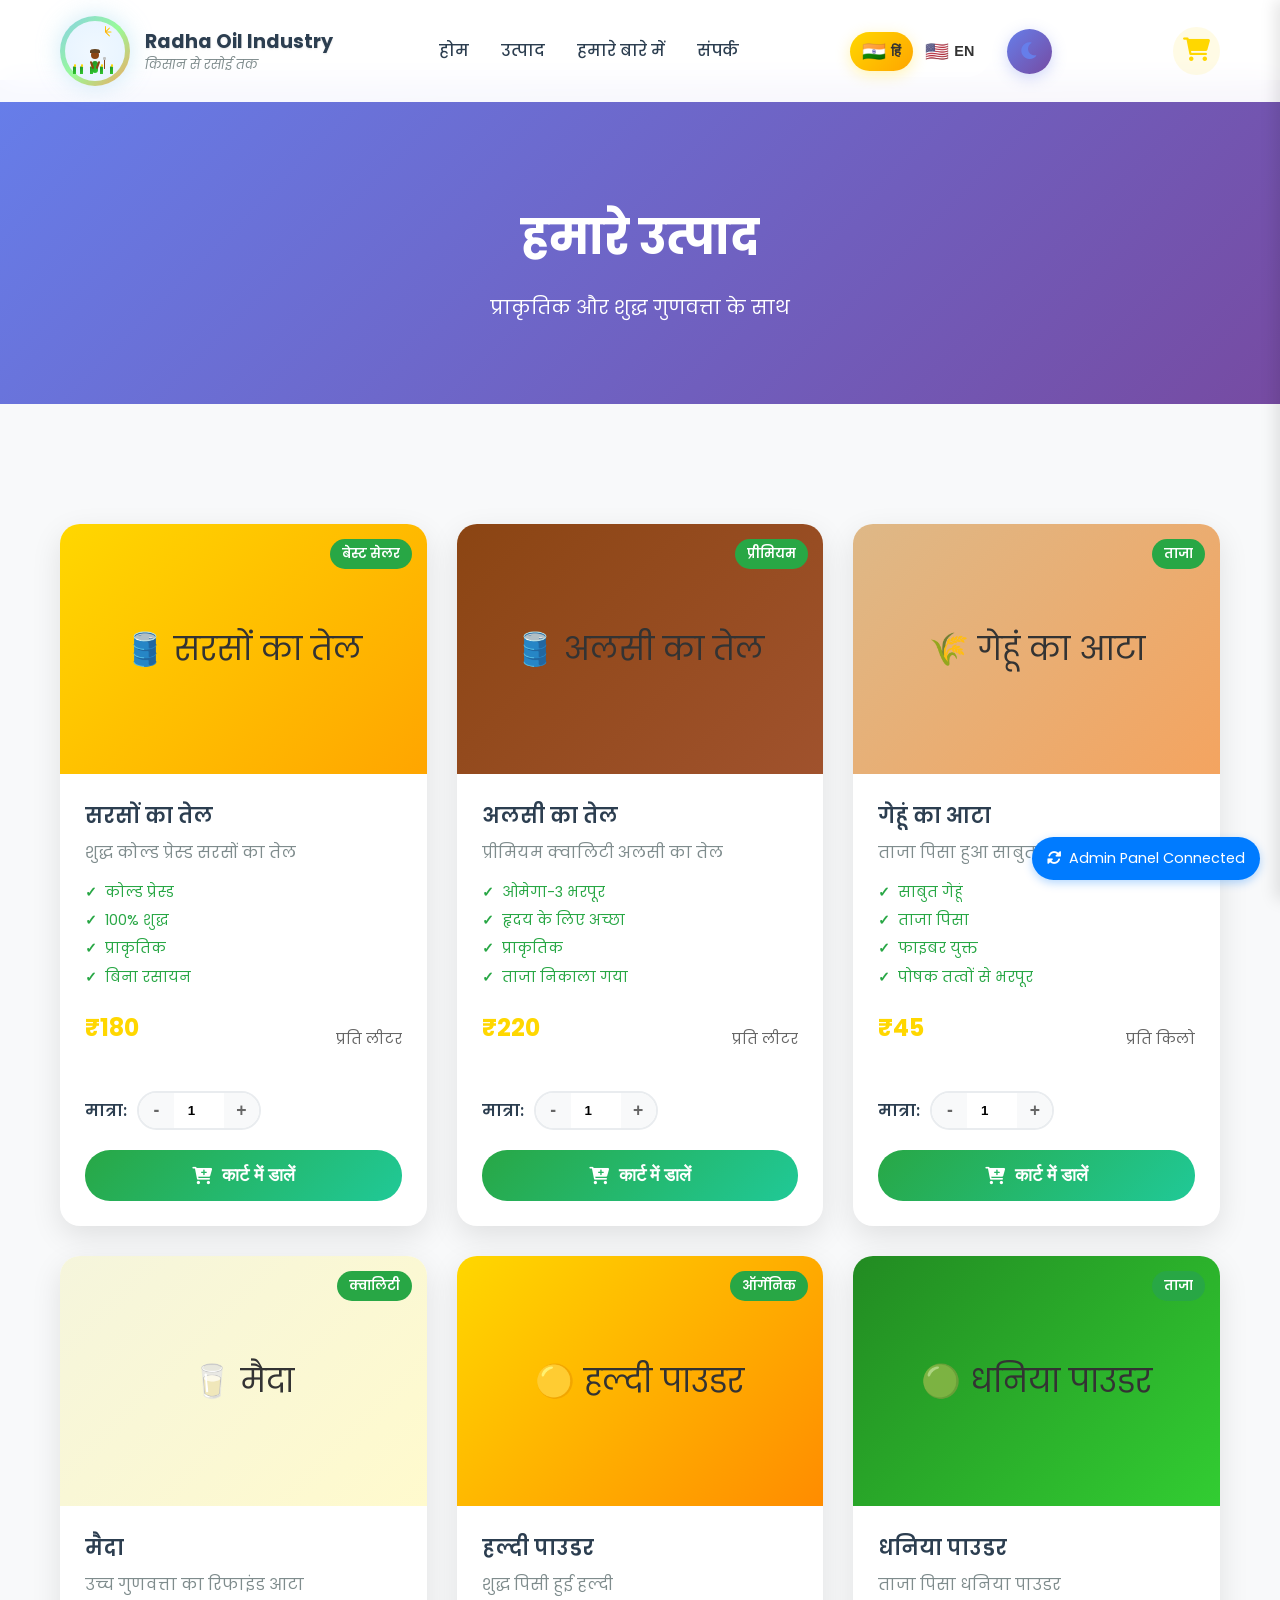
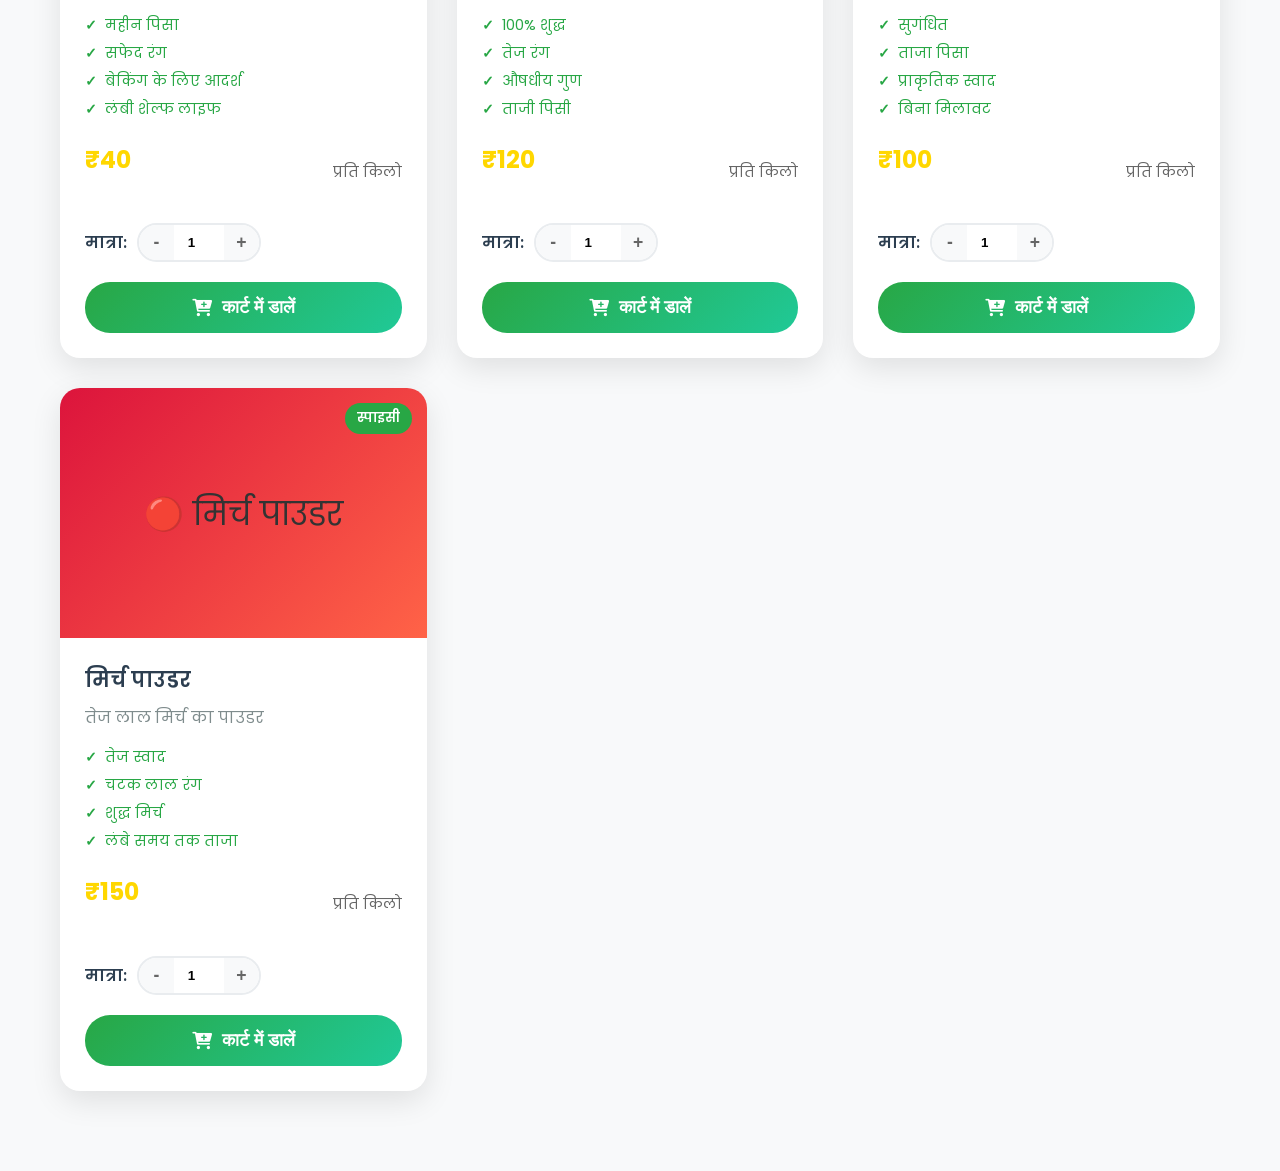
==== commit 5f903945: "Added Dark/Light Mode and Hindi/English Language Translation features" ====
--- a/products.html
+++ b/products.html
@@ -49,11 +49,34 @@
                 </div>
             </div>
             <ul class="nav-menu">
-                <li><a href="index.html">होम</a></li>
-                <li><a href="products.html" class="active">उत्पाद</a></li>
-                <li><a href="index.html#about">हमारे बारे में</a></li>
-                <li><a href="index.html#contact">संपर्क</a></li>
+                <li><a href="index.html" data-en="Home" data-hi="होम">होम</a></li>
+                <li><a href="products.html" class="active" data-en="Products" data-hi="उत्पाद">उत्पाद</a></li>
+                <li><a href="index.html#about" data-en="About" data-hi="हमारे बारे में">हमारे बारे में</a></li>
+                <li><a href="index.html#contact" data-en="Contact" data-hi="संपर्क">संपर्क</a></li>
             </ul>
+            
+            <!-- Theme & Language Controls -->
+            <div class="nav-controls">
+                <!-- Language Switcher -->
+                <div class="language-switcher">
+                    <button class="lang-btn active" data-lang="hi">
+                        <span class="flag">🇮🇳</span>
+                        <span class="lang-text">हिं</span>
+                    </button>
+                    <button class="lang-btn" data-lang="en">
+                        <span class="flag">🇺🇸</span>
+                        <span class="lang-text">EN</span>
+                    </button>
+                </div>
+                
+                <!-- Theme Switcher -->
+                <div class="theme-switcher">
+                    <button class="theme-btn" id="themeToggle">
+                        <i class="fas fa-moon" id="themeIcon"></i>
+                    </button>
+                </div>
+            </div>
+            
             <div class="cart-icon" onclick="toggleCart()">
                 <i class="fas fa-shopping-cart"></i>
                 <span class="cart-count" id="cartCount">0</span>
@@ -154,5 +177,6 @@
 
     <script src="products.js"></script>
     <script src="animations.js"></script>
+    <script src="theme-language.js"></script>
 </body>
 </html>
--- a/styles.css
+++ b/styles.css
@@ -1959,4 +1959,193 @@
         flex-direction: column;
         text-align: center;
     }
+}
+/* Theme & Language Controls */
+.nav-controls {
+    display: flex;
+    align-items: center;
+    gap: 15px;
+}
+
+/* Language Switcher */
+.language-switcher {
+    display: flex;
+    background: rgba(255, 255, 255, 0.1);
+    border-radius: 25px;
+    padding: 5px;
+    backdrop-filter: blur(10px);
+    border: 1px solid rgba(255, 255, 255, 0.2);
+}
+
+.lang-btn {
+    display: flex;
+    align-items: center;
+    gap: 5px;
+    padding: 8px 12px;
+    border: none;
+    background: transparent;
+    border-radius: 20px;
+    cursor: pointer;
+    transition: all 0.3s ease;
+    color: #333;
+    font-size: 0.9rem;
+    font-weight: 500;
+}
+
+.lang-btn:hover {
+    background: rgba(255, 255, 255, 0.2);
+    transform: translateY(-2px);
+}
+
+.lang-btn.active {
+    background: linear-gradient(135deg, #FFD700, #FFA500);
+    color: #333;
+    box-shadow: 0 4px 15px rgba(255, 215, 0, 0.3);
+}
+
+.flag {
+    font-size: 1.2rem;
+}
+
+.lang-text {
+    font-weight: 600;
+}
+
+/* Theme Switcher */
+.theme-switcher {
+    position: relative;
+}
+
+.theme-btn {
+    width: 45px;
+    height: 45px;
+    border-radius: 50%;
+    border: none;
+    background: linear-gradient(135deg, #667eea 0%, #764ba2 100%);
+    color: white;
+    cursor: pointer;
+    transition: all 0.3s ease;
+    display: flex;
+    align-items: center;
+    justify-content: center;
+    font-size: 1.2rem;
+    box-shadow: 0 4px 15px rgba(102, 126, 234, 0.3);
+}
+
+.theme-btn:hover {
+    transform: translateY(-3px) scale(1.05);
+    box-shadow: 0 8px 25px rgba(102, 126, 234, 0.4);
+}
+
+.theme-btn:active {
+    transform: translateY(-1px) scale(0.98);
+}
+
+/* Dark Mode Styles */
+[data-theme="dark"] {
+    --bg-primary: #1a1a1a;
+    --bg-secondary: #2d2d2d;
+    --text-primary: #ffffff;
+    --text-secondary: #cccccc;
+    --accent-color: #FFD700;
+    --card-bg: #333333;
+    --border-color: #444444;
+}
+
+[data-theme="dark"] body {
+    background: linear-gradient(135deg, #1a1a1a 0%, #2d2d2d 100%);
+    color: var(--text-primary);
+}
+
+[data-theme="dark"] .navbar {
+    background: rgba(26, 26, 26, 0.95);
+    border-bottom: 1px solid var(--border-color);
+}
+
+[data-theme="dark"] .hero {
+    background: linear-gradient(135deg, #1a1a1a 0%, #2d2d2d 50%, #1a1a1a 100%);
+}
+
+[data-theme="dark"] .hero::before {
+    background: linear-gradient(45deg, rgba(255, 215, 0, 0.1), rgba(255, 165, 0, 0.1));
+}
+
+[data-theme="dark"] .products,
+[data-theme="dark"] .about,
+[data-theme="dark"] .contact {
+    background: var(--bg-secondary);
+}
+
+[data-theme="dark"] .product-card-mini,
+[data-theme="dark"] .feature-item,
+[data-theme="dark"] .contact-item {
+    background: var(--card-bg);
+    border: 1px solid var(--border-color);
+    color: var(--text-primary);
+}
+
+[data-theme="dark"] .product-card-mini:hover,
+[data-theme="dark"] .feature-item:hover {
+    background: #404040;
+    box-shadow: 0 10px 30px rgba(255, 215, 0, 0.2);
+}
+
+[data-theme="dark"] .footer {
+    background: #111111;
+    border-top: 1px solid var(--border-color);
+}
+
+[data-theme="dark"] .contact-form input,
+[data-theme="dark"] .contact-form select,
+[data-theme="dark"] .contact-form textarea {
+    background: var(--card-bg);
+    border: 1px solid var(--border-color);
+    color: var(--text-primary);
+}
+
+[data-theme="dark"] .contact-form input:focus,
+[data-theme="dark"] .contact-form select:focus,
+[data-theme="dark"] .contact-form textarea:focus {
+    border-color: var(--accent-color);
+    box-shadow: 0 0 0 3px rgba(255, 215, 0, 0.1);
+}
+
+/* Theme transition */
+* {
+    transition: background-color 0.3s ease, color 0.3s ease, border-color 0.3s ease;
+}
+
+/* Mobile Responsive for Controls */
+@media (max-width: 768px) {
+    .nav-controls {
+        gap: 10px;
+    }
+    
+    .lang-btn {
+        padding: 6px 8px;
+        font-size: 0.8rem;
+    }
+    
+    .theme-btn {
+        width: 40px;
+        height: 40px;
+        font-size: 1rem;
+    }
+    
+    .hamburger {
+        margin-left: 10px;
+    }
+}
+
+/* Language fade animation */
+.lang-fade-out {
+    opacity: 0;
+    transform: translateY(-10px);
+    transition: all 0.2s ease;
+}
+
+.lang-fade-in {
+    opacity: 1;
+    transform: translateY(0);
+    transition: all 0.2s ease 0.1s;
 }
--- a/products.css
+++ b/products.css
@@ -766,4 +766,82 @@
     0% { transform: scale(1); }
     50% { transform: scale(1.05); }
     100% { transform: scale(1); }
+}
+/* Theme & Language Controls for Products Page */
+.nav-controls {
+    display: flex;
+    align-items: center;
+    gap: 15px;
+    margin-right: 15px;
+}
+
+/* Dark mode for products page */
+[data-theme="dark"] .products-header {
+    background: linear-gradient(135deg, #1a1a1a 0%, #2d2d2d 100%);
+    color: var(--text-primary);
+}
+
+[data-theme="dark"] .product-card {
+    background: var(--card-bg);
+    border: 1px solid var(--border-color);
+    color: var(--text-primary);
+}
+
+[data-theme="dark"] .product-card:hover {
+    background: #404040;
+    box-shadow: 0 15px 40px rgba(255, 215, 0, 0.2);
+}
+
+[data-theme="dark"] .cart-sidebar {
+    background: var(--card-bg);
+    border-left: 1px solid var(--border-color);
+    color: var(--text-primary);
+}
+
+[data-theme="dark"] .cart-item {
+    background: #404040;
+    border: 1px solid var(--border-color);
+}
+
+[data-theme="dark"] .order-modal .modal-content {
+    background: var(--card-bg);
+    color: var(--text-primary);
+    border: 1px solid var(--border-color);
+}
+
+[data-theme="dark"] .order-form input,
+[data-theme="dark"] .order-form textarea {
+    background: #404040;
+    border: 1px solid var(--border-color);
+    color: var(--text-primary);
+}
+
+[data-theme="dark"] .order-form input:focus,
+[data-theme="dark"] .order-form textarea:focus {
+    border-color: var(--accent-color);
+    box-shadow: 0 0 0 3px rgba(255, 215, 0, 0.1);
+}
+
+/* Mobile responsive adjustments */
+@media (max-width: 768px) {
+    .nav-container {
+        flex-wrap: wrap;
+        gap: 10px;
+    }
+    
+    .nav-controls {
+        order: 3;
+        margin-right: 0;
+        gap: 8px;
+    }
+    
+    .cart-icon {
+        order: 2;
+    }
+    
+    .nav-menu {
+        order: 4;
+        width: 100%;
+        margin-top: 10px;
+    }
 }
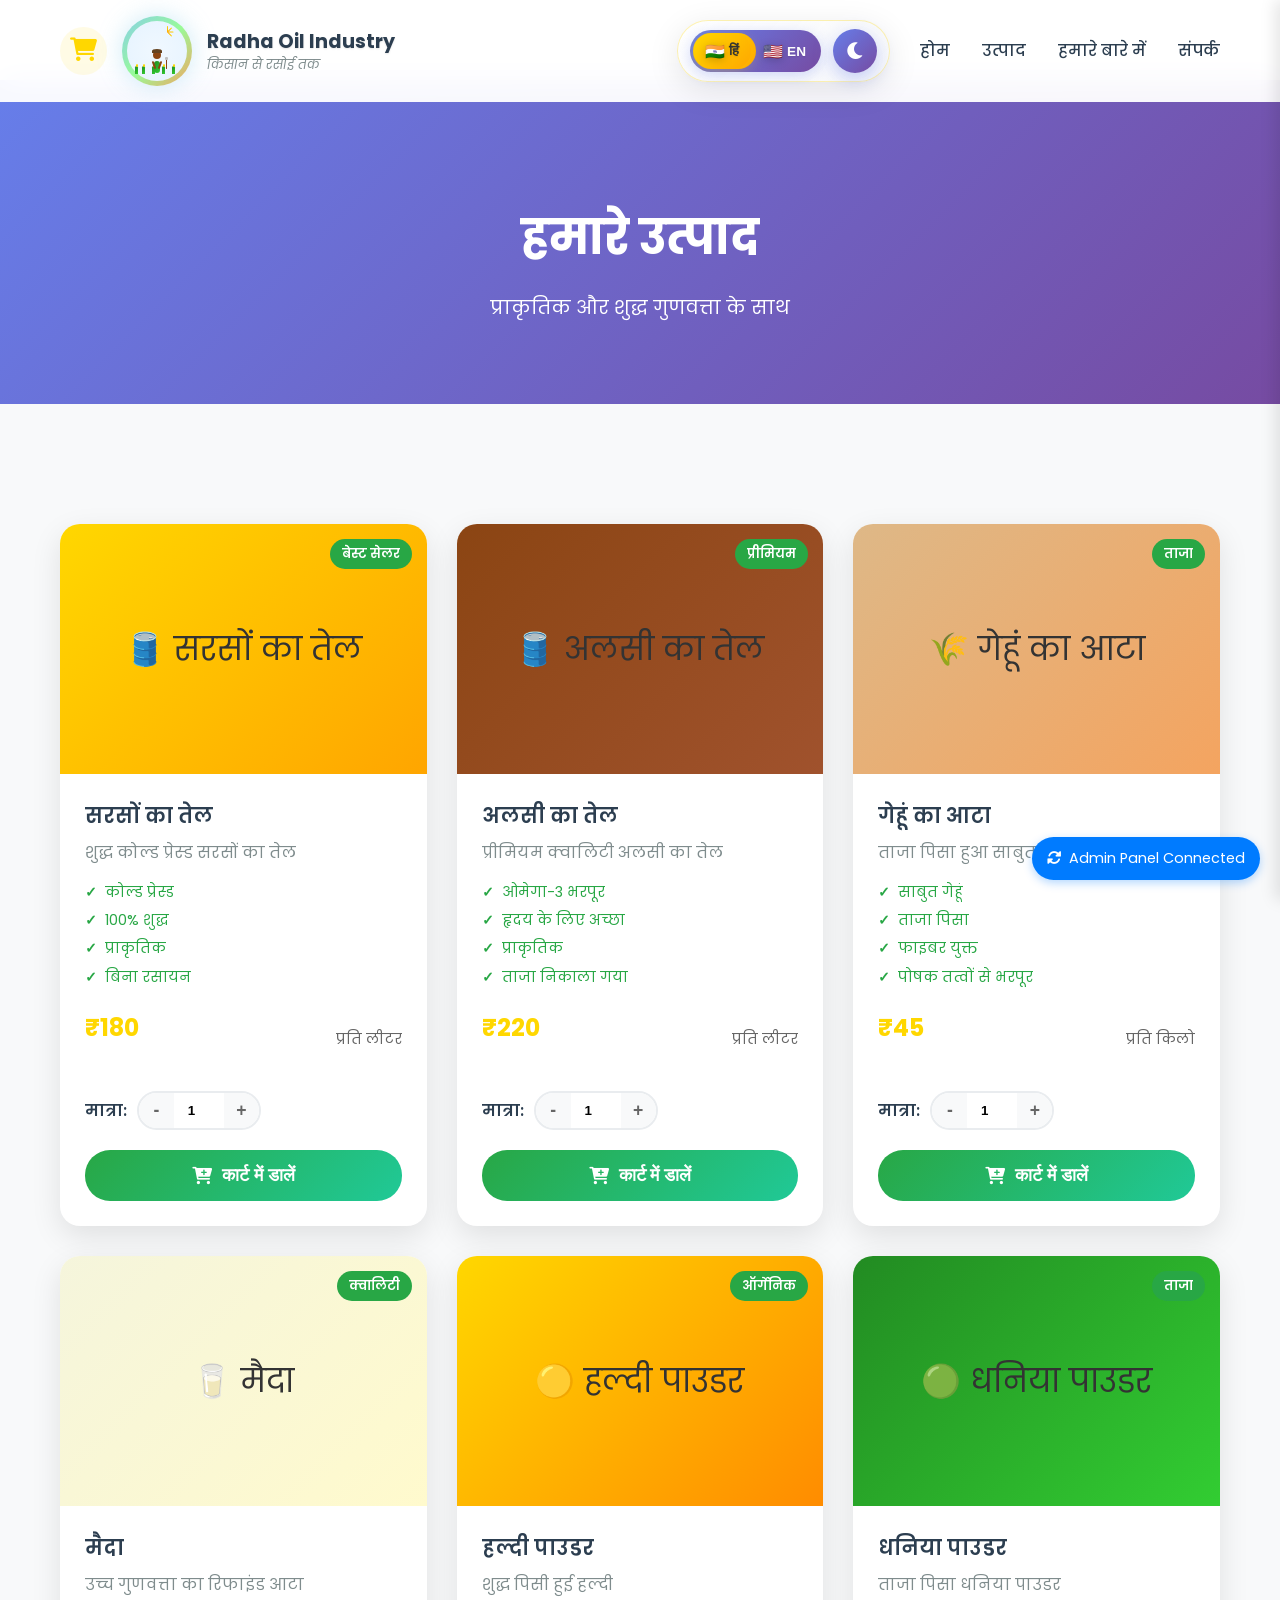
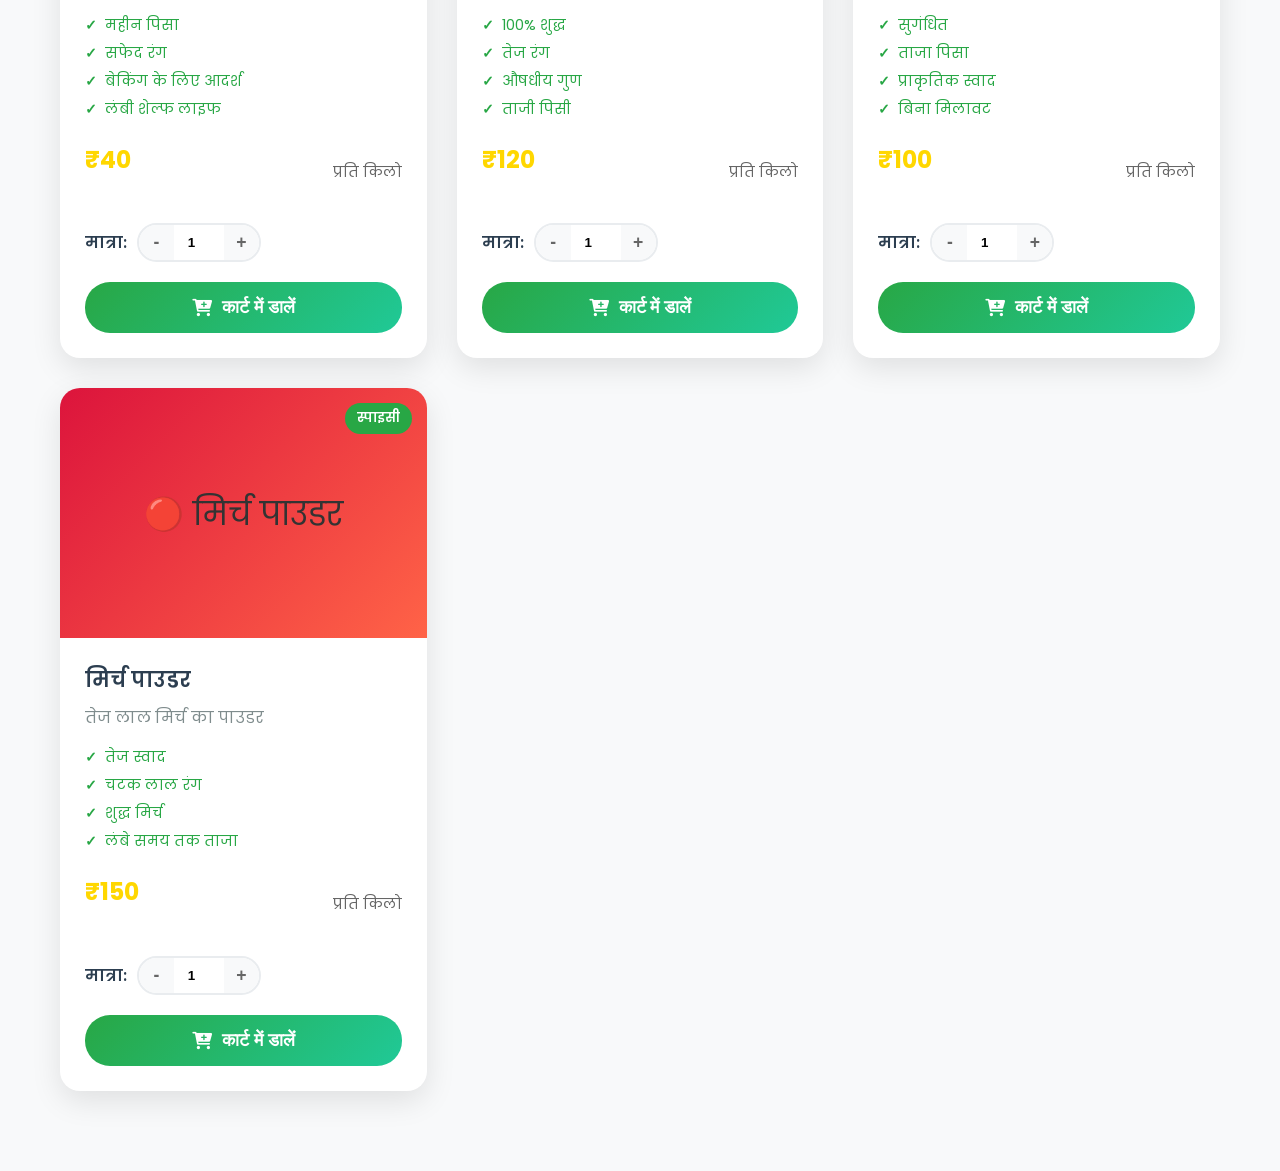
==== commit 1e8dd419: "FIXED: Simple working mobile design with hamburger menu and language converter that actually works" ====
--- a/products.html
+++ b/products.html
@@ -6,6 +6,7 @@
     <title>Products - Radha Oil Industry</title>
     <link rel="stylesheet" href="styles.css">
     <link rel="stylesheet" href="products.css">
+    <link rel="stylesheet" href="mobile.css">
     <link href="https://fonts.googleapis.com/css2?family=Poppins:wght@300;400;600;700&family=Noto+Sans+Devanagari:wght@400;600;700&display=swap" rel="stylesheet">
     <link rel="stylesheet" href="https://cdnjs.cloudflare.com/ajax/libs/font-awesome/6.0.0/css/all.min.css">
 </head>
@@ -178,5 +179,6 @@
     <script src="products.js"></script>
     <script src="animations.js"></script>
     <script src="theme-language.js"></script>
+    <script src="mobile.js"></script>
 </body>
 </html>
--- a/styles.css
+++ b/styles.css
@@ -37,11 +37,14 @@
     display: flex;
     justify-content: space-between;
     align-items: center;
+    flex-wrap: wrap;
+    gap: 15px;
 }
 
 .logo-container {
     display: flex;
     align-items: center;
+    order: 1;
 }
 
 .logo {
@@ -331,6 +334,7 @@
     display: flex;
     list-style: none;
     gap: 2rem;
+    order: 3;
 }
 
 .nav-menu a {
@@ -364,6 +368,7 @@
     display: none;
     flex-direction: column;
     cursor: pointer;
+    order: 4;
 }
 
 .hamburger span {
@@ -1960,36 +1965,86 @@
         text-align: center;
     }
 }
-/* Theme & Language Controls */
+/* Theme & Language Controls - BEAUTIFUL DESIGN */
 .nav-controls {
-    display: flex;
-    align-items: center;
-    gap: 15px;
-}
-
-/* Language Switcher */
+    display: flex !important;
+    align-items: center !important;
+    gap: 12px !important;
+    margin-left: auto !important;
+    order: 2 !important;
+    background: linear-gradient(135deg, rgba(255, 255, 255, 0.95), rgba(248, 249, 250, 0.9)) !important;
+    padding: 8px 12px !important;
+    border-radius: 50px !important;
+    backdrop-filter: blur(15px) !important;
+    box-shadow: 0 8px 32px rgba(0, 0, 0, 0.1) !important;
+    border: 1px solid rgba(255, 215, 0, 0.3) !important;
+    position: relative !important;
+    z-index: 1000 !important;
+}
+
+/* Language Switcher - BEAUTIFUL TOGGLE */
 .language-switcher {
-    display: flex;
-    background: rgba(255, 255, 255, 0.1);
-    border-radius: 25px;
-    padding: 5px;
-    backdrop-filter: blur(10px);
-    border: 1px solid rgba(255, 255, 255, 0.2);
+    display: flex !important;
+    background: linear-gradient(135deg, #667eea, #764ba2) !important;
+    border-radius: 25px !important;
+    padding: 3px !important;
+    position: relative !important;
+    box-shadow: 0 4px 15px rgba(102, 126, 234, 0.3) !important;
+    overflow: hidden !important;
+}
+
+.language-switcher::before {
+    content: '';
+    position: absolute;
+    top: 3px;
+    left: 3px;
+    width: calc(50% - 3px);
+    height: calc(100% - 6px);
+    background: linear-gradient(135deg, #FFD700, #FFA500);
+    border-radius: 20px;
+    transition: transform 0.3s cubic-bezier(0.68, -0.55, 0.265, 1.55);
+    z-index: 1;
+}
+
+.language-switcher.english::before {
+    transform: translateX(100%);
 }
 
 .lang-btn {
-    display: flex;
-    align-items: center;
-    gap: 5px;
-    padding: 8px 12px;
-    border: none;
-    background: transparent;
-    border-radius: 20px;
-    cursor: pointer;
-    transition: all 0.3s ease;
-    color: #333;
-    font-size: 0.9rem;
-    font-weight: 500;
+    display: flex !important;
+    align-items: center !important;
+    justify-content: center !important;
+    gap: 4px !important;
+    padding: 8px 12px !important;
+    border: none !important;
+    background: transparent !important;
+    border-radius: 20px !important;
+    cursor: pointer !important;
+    transition: all 0.3s ease !important;
+    color: white !important;
+    font-size: 0.85rem !important;
+    font-weight: 600 !important;
+    position: relative !important;
+    z-index: 2 !important;
+    min-width: 45px !important;
+}
+
+.lang-btn.active {
+    color: #333 !important;
+}
+
+.lang-btn:hover {
+    transform: translateY(-1px);
+}
+
+.flag {
+    font-size: 1rem !important;
+    filter: drop-shadow(0 2px 4px rgba(0, 0, 0, 0.2));
+}
+
+.lang-text {
+    font-weight: 700 !important;
+    text-shadow: 0 1px 2px rgba(0, 0, 0, 0.1);
 }
 
 .lang-btn:hover {
@@ -2011,25 +2066,70 @@
     font-weight: 600;
 }
 
-/* Theme Switcher */
+/* Theme Switcher - BEAUTIFUL SUN/MOON */
 .theme-switcher {
+    position: relative !important;
+}
+
+.theme-btn {
+    width: 44px !important;
+    height: 44px !important;
+    border-radius: 50% !important;
+    border: none !important;
+    background: linear-gradient(135deg, #667eea 0%, #764ba2 100%) !important;
+    color: white !important;
+    cursor: pointer !important;
+    transition: all 0.4s cubic-bezier(0.68, -0.55, 0.265, 1.55) !important;
+    display: flex !important;
+    align-items: center !important;
+    justify-content: center !important;
+    font-size: 1.2rem !important;
+    box-shadow: 0 6px 20px rgba(102, 126, 234, 0.4) !important;
+    position: relative !important;
+    overflow: hidden !important;
+}
+
+.theme-btn::before {
+    content: '';
+    position: absolute;
+    top: 0;
+    left: 0;
+    width: 100%;
+    height: 100%;
+    background: linear-gradient(135deg, #FFD700, #FFA500);
+    border-radius: 50%;
+    transform: scale(0);
+    transition: transform 0.4s cubic-bezier(0.68, -0.55, 0.265, 1.55);
+    z-index: 1;
+}
+
+.theme-btn.light-mode::before {
+    transform: scale(1);
+}
+
+.theme-btn i {
     position: relative;
-}
-
-.theme-btn {
-    width: 45px;
-    height: 45px;
-    border-radius: 50%;
-    border: none;
-    background: linear-gradient(135deg, #667eea 0%, #764ba2 100%);
-    color: white;
-    cursor: pointer;
+    z-index: 2;
     transition: all 0.3s ease;
-    display: flex;
-    align-items: center;
-    justify-content: center;
-    font-size: 1.2rem;
-    box-shadow: 0 4px 15px rgba(102, 126, 234, 0.3);
+}
+
+.theme-btn:hover {
+    transform: translateY(-2px) scale(1.05) !important;
+    box-shadow: 0 10px 30px rgba(102, 126, 234, 0.5) !important;
+}
+
+.theme-btn:active {
+    transform: translateY(0) scale(0.95) !important;
+}
+
+/* Icon animations */
+.theme-btn i {
+    animation: iconFloat 3s ease-in-out infinite;
+}
+
+@keyframes iconFloat {
+    0%, 100% { transform: translateY(0px) rotate(0deg); }
+    50% { transform: translateY(-2px) rotate(5deg); }
 }
 
 .theme-btn:hover {
@@ -2148,4 +2248,371 @@
     opacity: 1;
     transform: translateY(0);
     transition: all 0.2s ease 0.1s;
+}
+/* MOBILE-FIRST RESPONSIVE DESIGN */
+@media (max-width: 768px) {
+    /* Navigation for Mobile */
+    .navbar {
+        padding: 0.8rem 0;
+        background: rgba(255, 255, 255, 0.98);
+        backdrop-filter: blur(20px);
+        box-shadow: 0 4px 20px rgba(0, 0, 0, 0.1);
+    }
+    
+    .nav-container {
+        flex-direction: column;
+        gap: 15px;
+        padding: 0 15px;
+    }
+    
+    .logo-container {
+        width: 100%;
+        justify-content: center;
+        order: 1;
+    }
+    
+    .logo {
+        gap: 10px;
+    }
+    
+    .logo-text h2 {
+        font-size: 1.3rem;
+    }
+    
+    .logo-text p {
+        font-size: 0.8rem;
+    }
+    
+    /* Mobile Controls - Fixed Position */
+    .nav-controls {
+        position: fixed !important;
+        top: 15px !important;
+        right: 15px !important;
+        background: linear-gradient(135deg, rgba(255, 255, 255, 0.95), rgba(248, 249, 250, 0.9)) !important;
+        padding: 8px !important;
+        border-radius: 25px !important;
+        backdrop-filter: blur(20px) !important;
+        box-shadow: 0 8px 32px rgba(0, 0, 0, 0.15) !important;
+        border: 1px solid rgba(255, 215, 0, 0.4) !important;
+        z-index: 10000 !important;
+        gap: 8px !important;
+        order: 2 !important;
+        margin: 0 !important;
+        width: auto !important;
+    }
+    
+    /* Mobile Language Switcher */
+    .language-switcher {
+        background: linear-gradient(135deg, #667eea, #764ba2) !important;
+        border-radius: 20px !important;
+        padding: 2px !important;
+        min-width: 70px !important;
+        height: 32px !important;
+    }
+    
+    .lang-btn {
+        padding: 6px 8px !important;
+        font-size: 0.75rem !important;
+        min-width: 32px !important;
+        border-radius: 18px !important;
+    }
+    
+    .flag {
+        font-size: 0.9rem !important;
+    }
+    
+    .lang-text {
+        font-size: 0.7rem !important;
+    }
+    
+    /* Mobile Theme Button */
+    .theme-btn {
+        width: 36px !important;
+        height: 36px !important;
+        font-size: 1rem !important;
+    }
+    
+    /* Mobile Navigation Menu */
+    .nav-menu {
+        order: 3;
+        width: 100%;
+        justify-content: center;
+        flex-wrap: wrap;
+        gap: 1rem;
+        margin-top: 10px;
+        background: linear-gradient(135deg, rgba(255, 255, 255, 0.9), rgba(248, 249, 250, 0.8));
+        padding: 15px;
+        border-radius: 20px;
+        backdrop-filter: blur(15px);
+        box-shadow: 0 8px 32px rgba(0, 0, 0, 0.1);
+    }
+    
+    .nav-menu li {
+        margin: 0;
+    }
+    
+    .nav-menu a {
+        padding: 10px 15px;
+        background: linear-gradient(135deg, #667eea, #764ba2);
+        color: white !important;
+        border-radius: 25px;
+        font-weight: 600;
+        font-size: 0.9rem;
+        box-shadow: 0 4px 15px rgba(102, 126, 234, 0.3);
+        transition: all 0.3s cubic-bezier(0.68, -0.55, 0.265, 1.55);
+    }
+    
+    .nav-menu a:hover {
+        transform: translateY(-2px) scale(1.05);
+        box-shadow: 0 8px 25px rgba(102, 126, 234, 0.4);
+        background: linear-gradient(135deg, #FFD700, #FFA500);
+        color: #333 !important;
+    }
+    
+    /* Hide hamburger on mobile - we show full menu */
+    .hamburger {
+        display: none !important;
+    }
+    
+    /* Mobile Hero Section */
+    .hero {
+        padding-top: 180px !important; /* Account for larger navbar */
+        min-height: 100vh;
+    }
+    
+    .hero-content {
+        flex-direction: column;
+        text-align: center;
+        gap: 30px;
+    }
+    
+    .hero-title {
+        font-size: 2rem !important;
+        line-height: 1.2;
+    }
+    
+    .hero-subtitle {
+        font-size: 1rem !important;
+    }
+    
+    .hero-buttons {
+        flex-direction: column;
+        gap: 15px;
+        width: 100%;
+    }
+    
+    .btn-primary, .btn-secondary {
+        width: 100%;
+        padding: 15px 25px;
+        font-size: 1.1rem;
+        border-radius: 25px;
+    }
+    
+    /* Mobile Product Cards */
+    .products-preview {
+        grid-template-columns: repeat(2, 1fr) !important;
+        gap: 15px;
+    }
+    
+    .product-card-mini {
+        padding: 20px 15px;
+        border-radius: 20px;
+        background: linear-gradient(135deg, rgba(255, 255, 255, 0.9), rgba(248, 249, 250, 0.8));
+        backdrop-filter: blur(15px);
+        box-shadow: 0 8px 32px rgba(0, 0, 0, 0.1);
+        border: 1px solid rgba(255, 215, 0, 0.2);
+    }
+    
+    .product-card-mini:hover {
+        transform: translateY(-5px) scale(1.02);
+        box-shadow: 0 15px 40px rgba(255, 215, 0, 0.3);
+    }
+    
+    .product-icon {
+        font-size: 2rem;
+        margin-bottom: 10px;
+    }
+    
+    /* Mobile Sections */
+    .section-header h2 {
+        font-size: 2rem !important;
+    }
+    
+    .about-content {
+        flex-direction: column;
+        gap: 30px;
+    }
+    
+    .features-grid {
+        grid-template-columns: 1fr !important;
+        gap: 15px;
+    }
+    
+    .feature-item {
+        padding: 20px;
+        border-radius: 20px;
+        background: linear-gradient(135deg, rgba(255, 255, 255, 0.9), rgba(248, 249, 250, 0.8));
+        backdrop-filter: blur(15px);
+        box-shadow: 0 8px 32px rgba(0, 0, 0, 0.1);
+    }
+    
+    /* Mobile Contact */
+    .contact-content {
+        flex-direction: column;
+        gap: 30px;
+    }
+    
+    .contact-form {
+        order: 1;
+    }
+    
+    .contact-info {
+        order: 2;
+    }
+    
+    .quick-contact {
+        flex-direction: column;
+        gap: 15px;
+    }
+    
+    .whatsapp-btn, .call-btn {
+        width: 100%;
+        padding: 15px 25px;
+        font-size: 1.1rem;
+        border-radius: 25px;
+    }
+    
+    /* Mobile Floating Elements */
+    .floating-elements {
+        display: none; /* Hide on mobile for better performance */
+    }
+    
+    .animated-fields {
+        opacity: 0.3; /* Reduce opacity on mobile */
+    }
+}
+
+/* DESKTOP RESPONSIVE */
+@media (min-width: 769px) {
+    .nav-controls {
+        display: flex !important;
+        margin-left: auto !important;
+    }
+}
+/* MOBILE TOUCH INTERACTIONS */
+@media (max-width: 768px) {
+    /* Touch-friendly buttons */
+    .lang-btn, .theme-btn {
+        -webkit-tap-highlight-color: transparent;
+        touch-action: manipulation;
+    }
+    
+    .lang-btn:active, .theme-btn:active {
+        transform: scale(0.95);
+    }
+    
+    /* Mobile scroll animations */
+    .animate-on-scroll {
+        animation: mobileSlideUp 0.8s ease-out;
+    }
+    
+    @keyframes mobileSlideUp {
+        from {
+            opacity: 0;
+            transform: translateY(30px);
+        }
+        to {
+            opacity: 1;
+            transform: translateY(0);
+        }
+    }
+    
+    /* Mobile pulse animation for buttons */
+    .pulse-animation {
+        animation: mobilePulse 2s infinite;
+    }
+    
+    @keyframes mobilePulse {
+        0% { transform: scale(1); }
+        50% { transform: scale(1.02); }
+        100% { transform: scale(1); }
+    }
+    
+    /* Mobile bounce for product cards */
+    .bounce-animation {
+        animation: mobileBounce 3s ease-in-out infinite;
+    }
+    
+    @keyframes mobileBounce {
+        0%, 100% { transform: translateY(0px); }
+        50% { transform: translateY(-10px); }
+    }
+    
+    /* Mobile hover effects */
+    .hover-lift:active {
+        transform: translateY(-3px) scale(1.02);
+    }
+    
+    /* Mobile-specific gradients */
+    .mobile-gradient {
+        background: linear-gradient(135deg, #667eea 0%, #764ba2 50%, #FFD700 100%);
+    }
+    
+    /* Mobile notification positioning */
+    .theme-lang-notification {
+        top: 80px !important;
+        right: 15px !important;
+        left: 15px !important;
+        width: auto !important;
+        font-size: 0.9rem !important;
+    }
+}
+
+/* TABLET RESPONSIVE (768px - 1024px) */
+@media (min-width: 769px) and (max-width: 1024px) {
+    .nav-controls {
+        gap: 10px;
+        padding: 6px 10px;
+    }
+    
+    .language-switcher {
+        min-width: 80px;
+        height: 36px;
+    }
+    
+    .theme-btn {
+        width: 40px;
+        height: 40px;
+    }
+    
+    .hero-title {
+        font-size: 2.5rem;
+    }
+    
+    .products-preview {
+        grid-template-columns: repeat(2, 1fr);
+    }
+}
+
+/* LARGE DESKTOP (1200px+) */
+@media (min-width: 1200px) {
+    .nav-controls {
+        gap: 18px;
+        padding: 10px 15px;
+    }
+    
+    .language-switcher {
+        min-width: 100px;
+        height: 42px;
+    }
+    
+    .theme-btn {
+        width: 48px;
+        height: 48px;
+        font-size: 1.3rem;
+    }
+    
+    .hero-title {
+        font-size: 3.5rem;
+    }
 }
--- a/products.css
+++ b/products.css
@@ -844,4 +844,232 @@
         width: 100%;
         margin-top: 10px;
     }
+}
+/* MOBILE PRODUCTS PAGE ENHANCEMENTS */
+@media (max-width: 768px) {
+    /* Mobile Navigation for Products */
+    .nav-container {
+        flex-direction: column;
+        gap: 15px;
+        padding: 0 15px;
+    }
+    
+    .logo-container {
+        width: 100%;
+        justify-content: center;
+        order: 1;
+    }
+    
+    /* Mobile Controls for Products Page */
+    .nav-controls {
+        position: fixed !important;
+        top: 15px !important;
+        right: 15px !important;
+        background: linear-gradient(135deg, rgba(255, 255, 255, 0.95), rgba(248, 249, 250, 0.9)) !important;
+        padding: 8px !important;
+        border-radius: 25px !important;
+        backdrop-filter: blur(20px) !important;
+        box-shadow: 0 8px 32px rgba(0, 0, 0, 0.15) !important;
+        border: 1px solid rgba(255, 215, 0, 0.4) !important;
+        z-index: 10000 !important;
+        gap: 8px !important;
+        margin: 0 !important;
+    }
+    
+    .cart-icon {
+        position: fixed !important;
+        top: 15px !important;
+        left: 15px !important;
+        background: linear-gradient(135deg, #667eea, #764ba2) !important;
+        color: white !important;
+        padding: 12px !important;
+        border-radius: 50% !important;
+        box-shadow: 0 8px 32px rgba(102, 126, 234, 0.3) !important;
+        z-index: 10000 !important;
+        width: 50px !important;
+        height: 50px !important;
+        display: flex !important;
+        align-items: center !important;
+        justify-content: center !important;
+    }
+    
+    .cart-count {
+        position: absolute !important;
+        top: -5px !important;
+        right: -5px !important;
+        background: #FFD700 !important;
+        color: #333 !important;
+        font-weight: 700 !important;
+        font-size: 0.8rem !important;
+        min-width: 20px !important;
+        height: 20px !important;
+        border-radius: 50% !important;
+        display: flex !important;
+        align-items: center !important;
+        justify-content: center !important;
+    }
+    
+    /* Mobile Products Header */
+    .products-header {
+        padding-top: 120px !important;
+        padding-bottom: 30px !important;
+        text-align: center;
+        background: linear-gradient(135deg, #667eea 0%, #764ba2 50%, #FFD700 100%);
+        color: white;
+    }
+    
+    .products-header h1 {
+        font-size: 2rem !important;
+        margin-bottom: 10px;
+    }
+    
+    .products-header p {
+        font-size: 1rem !important;
+    }
+    
+    /* Mobile Products Grid */
+    .products-grid {
+        grid-template-columns: 1fr !important;
+        gap: 20px !important;
+        padding: 20px 15px !important;
+    }
+    
+    .product-card {
+        border-radius: 20px !important;
+        background: linear-gradient(135deg, rgba(255, 255, 255, 0.95), rgba(248, 249, 250, 0.9)) !important;
+        backdrop-filter: blur(15px) !important;
+        box-shadow: 0 8px 32px rgba(0, 0, 0, 0.1) !important;
+        border: 1px solid rgba(255, 215, 0, 0.2) !important;
+        overflow: hidden !important;
+        transition: all 0.3s cubic-bezier(0.68, -0.55, 0.265, 1.55) !important;
+    }
+    
+    .product-card:hover {
+        transform: translateY(-5px) scale(1.02) !important;
+        box-shadow: 0 15px 40px rgba(255, 215, 0, 0.3) !important;
+    }
+    
+    .product-image {
+        height: 200px !important;
+        border-radius: 15px 15px 0 0 !important;
+    }
+    
+    .product-info {
+        padding: 20px !important;
+    }
+    
+    .product-title {
+        font-size: 1.3rem !important;
+        margin-bottom: 8px !important;
+    }
+    
+    .product-description {
+        font-size: 0.9rem !important;
+        margin-bottom: 15px !important;
+    }
+    
+    .product-features {
+        margin-bottom: 15px !important;
+    }
+    
+    .product-features li {
+        font-size: 0.85rem !important;
+        padding: 5px 0 !important;
+    }
+    
+    .add-to-cart-btn {
+        width: 100% !important;
+        padding: 15px !important;
+        font-size: 1.1rem !important;
+        border-radius: 15px !important;
+        background: linear-gradient(135deg, #667eea, #764ba2) !important;
+        color: white !important;
+        border: none !important;
+        font-weight: 600 !important;
+        transition: all 0.3s ease !important;
+    }
+    
+    .add-to-cart-btn:hover {
+        background: linear-gradient(135deg, #FFD700, #FFA500) !important;
+        color: #333 !important;
+        transform: translateY(-2px) !important;
+    }
+    
+    /* Mobile Cart Sidebar */
+    .cart-sidebar {
+        width: 100% !important;
+        right: -100% !important;
+        border-radius: 20px 20px 0 0 !important;
+        background: linear-gradient(135deg, rgba(255, 255, 255, 0.95), rgba(248, 249, 250, 0.9)) !important;
+        backdrop-filter: blur(20px) !important;
+    }
+    
+    .cart-sidebar.open {
+        right: 0 !important;
+    }
+    
+    .cart-header {
+        padding: 20px !important;
+        background: linear-gradient(135deg, #667eea, #764ba2) !important;
+        color: white !important;
+        border-radius: 20px 20px 0 0 !important;
+    }
+    
+    .cart-items {
+        max-height: 50vh !important;
+        padding: 15px !important;
+    }
+    
+    .cart-item {
+        margin-bottom: 15px !important;
+        padding: 15px !important;
+        border-radius: 15px !important;
+        background: rgba(255, 255, 255, 0.8) !important;
+        backdrop-filter: blur(10px) !important;
+    }
+    
+    /* Mobile Order Modal */
+    .order-modal .modal-content {
+        width: 95% !important;
+        max-width: none !important;
+        margin: 20px auto !important;
+        border-radius: 20px !important;
+        background: linear-gradient(135deg, rgba(255, 255, 255, 0.95), rgba(248, 249, 250, 0.9)) !important;
+        backdrop-filter: blur(20px) !important;
+    }
+    
+    .modal-header {
+        padding: 20px !important;
+        background: linear-gradient(135deg, #667eea, #764ba2) !important;
+        color: white !important;
+        border-radius: 20px 20px 0 0 !important;
+    }
+    
+    .order-form input,
+    .order-form textarea {
+        padding: 15px !important;
+        font-size: 1rem !important;
+        border-radius: 15px !important;
+        border: 2px solid rgba(255, 215, 0, 0.3) !important;
+        background: rgba(255, 255, 255, 0.8) !important;
+        backdrop-filter: blur(10px) !important;
+    }
+    
+    .order-form input:focus,
+    .order-form textarea:focus {
+        border-color: #FFD700 !important;
+        box-shadow: 0 0 0 3px rgba(255, 215, 0, 0.2) !important;
+    }
+    
+    /* Mobile Touch Interactions */
+    .product-card,
+    .cart-item,
+    .add-to-cart-btn {
+        -webkit-tap-highlight-color: transparent;
+        touch-action: manipulation;
+    }
+    
+    .add-to-cart-btn:active {
+        transform: scale(0.98) !important;
+    }
 }
--- a/mobile.css
+++ b/mobile.css
@@ -0,0 +1,285 @@
+/* SIMPLE MOBILE STYLES - GUARANTEED TO WORK */
+
+@media (max-width: 768px) {
+    /* Reset body */
+    body {
+        overflow-x: hidden;
+    }
+    
+    /* Simple Navbar */
+    .navbar {
+        padding: 15px 0;
+        position: fixed;
+        width: 100%;
+        top: 0;
+        background: white;
+        box-shadow: 0 2px 10px rgba(0,0,0,0.1);
+        z-index: 1000;
+    }
+    
+    .nav-container {
+        display: flex;
+        flex-wrap: wrap;
+        align-items: center;
+        justify-content: space-between;
+        padding: 0 15px;
+        max-width: 100%;
+    }
+    
+    /* Logo - Left Side */
+    .logo-container {
+        flex: 0 0 auto;
+        order: 1;
+    }
+    
+    .logo {
+        display: flex;
+        align-items: center;
+        gap: 10px;
+    }
+    
+    .logo-circle {
+        width: 40px;
+        height: 40px;
+    }
+    
+    .logo-text h2 {
+        font-size: 1.1rem;
+    }
+    
+    .logo-text p {
+        font-size: 0.7rem;
+    }
+    
+    /* Controls - Right Side */
+    .nav-controls {
+        flex: 0 0 auto;
+        order: 2;
+        display: flex !important;
+        gap: 8px;
+        background: white;
+        padding: 5px;
+        border-radius: 20px;
+        box-shadow: 0 2px 10px rgba(0,0,0,0.1);
+    }
+    
+    /* Language Buttons */
+    .language-switcher {
+        display: flex !important;
+        background: #667eea;
+        border-radius: 15px;
+        padding: 2px;
+    }
+    
+    .lang-btn {
+        display: flex !important;
+        align-items: center;
+        gap: 3px;
+        padding: 5px 8px;
+        border: none;
+        background: transparent;
+        color: white;
+        font-size: 0.75rem;
+        font-weight: 600;
+        border-radius: 13px;
+        cursor: pointer;
+    }
+    
+    .lang-btn.active {
+        background: #FFD700;
+        color: #333;
+    }
+    
+    .flag {
+        font-size: 0.9rem;
+    }
+    
+    /* Theme Button */
+    .theme-btn {
+        width: 32px !important;
+        height: 32px !important;
+        border-radius: 50%;
+        border: none;
+        background: #667eea !important;
+        color: white;
+        display: flex !important;
+        align-items: center;
+        justify-content: center;
+        cursor: pointer;
+        font-size: 0.9rem;
+    }
+    
+    /* Hamburger - Right Side */
+    .hamburger {
+        flex: 0 0 auto;
+        order: 3;
+        display: flex !important;
+        flex-direction: column;
+        gap: 4px;
+        cursor: pointer;
+        padding: 5px;
+        margin-left: 10px;
+    }
+    
+    .hamburger span {
+        width: 25px;
+        height: 3px;
+        background: #333;
+        border-radius: 2px;
+        transition: all 0.3s ease;
+    }
+    
+    /* Menu - Full Width Below */
+    .nav-menu {
+        flex: 0 0 100%;
+        order: 4;
+        width: 100%;
+        display: none;
+        flex-direction: column;
+        gap: 10px;
+        margin-top: 15px;
+        padding: 15px;
+        background: #f8f9fa;
+        border-radius: 15px;
+        list-style: none;
+    }
+    
+    .nav-menu.active {
+        display: flex !important;
+    }
+    
+    .nav-menu li {
+        width: 100%;
+    }
+    
+    .nav-menu a {
+        display: block;
+        padding: 12px 20px;
+        background: linear-gradient(135deg, #667eea, #764ba2);
+        color: white !important;
+        text-decoration: none;
+        border-radius: 10px;
+        font-weight: 600;
+        text-align: center;
+        transition: all 0.3s ease;
+    }
+    
+    .nav-menu a:hover,
+    .nav-menu a:active {
+        background: linear-gradient(135deg, #FFD700, #FFA500);
+        color: #333 !important;
+        transform: scale(1.02);
+    }
+    
+    /* Hero Section */
+    .hero {
+        padding-top: 120px;
+        min-height: auto;
+        padding-bottom: 50px;
+    }
+    
+    .hero-content {
+        flex-direction: column;
+        text-align: center;
+        padding: 0 20px;
+    }
+    
+    .hero-title {
+        font-size: 1.8rem !important;
+        line-height: 1.3;
+    }
+    
+    .hero-subtitle {
+        font-size: 0.95rem !important;
+    }
+    
+    .hero-buttons {
+        flex-direction: column;
+        gap: 12px;
+        width: 100%;
+    }
+    
+    .btn-primary,
+    .btn-secondary {
+        width: 100%;
+        padding: 14px 20px;
+        font-size: 1rem;
+    }
+    
+    /* Products Section */
+    .products-preview {
+        grid-template-columns: repeat(2, 1fr) !important;
+        gap: 12px;
+    }
+    
+    .product-card-mini {
+        padding: 15px 10px;
+    }
+    
+    .product-icon {
+        font-size: 1.8rem;
+    }
+    
+    .product-card-mini h3 {
+        font-size: 0.9rem;
+    }
+    
+    .product-card-mini p {
+        font-size: 0.85rem;
+    }
+    
+    /* About Section */
+    .about-content {
+        flex-direction: column;
+        gap: 30px;
+    }
+    
+    .features-grid {
+        grid-template-columns: 1fr !important;
+        gap: 15px;
+    }
+    
+    /* Contact Section */
+    .contact-content {
+        flex-direction: column;
+        gap: 25px;
+    }
+    
+    .quick-contact {
+        flex-direction: column;
+        gap: 12px;
+    }
+    
+    .whatsapp-btn,
+    .call-btn {
+        width: 100%;
+        padding: 14px 20px;
+    }
+    
+    /* Section Headers */
+    .section-header h2 {
+        font-size: 1.8rem !important;
+    }
+    
+    .section-header p {
+        font-size: 0.95rem !important;
+    }
+    
+    /* Container */
+    .container {
+        padding: 0 15px;
+    }
+}
+
+/* Hamburger Animation */
+.hamburger.active span:nth-child(1) {
+    transform: rotate(45deg) translate(5px, 5px);
+}
+
+.hamburger.active span:nth-child(2) {
+    opacity: 0;
+}
+
+.hamburger.active span:nth-child(3) {
+    transform: rotate(-45deg) translate(7px, -6px);
+}
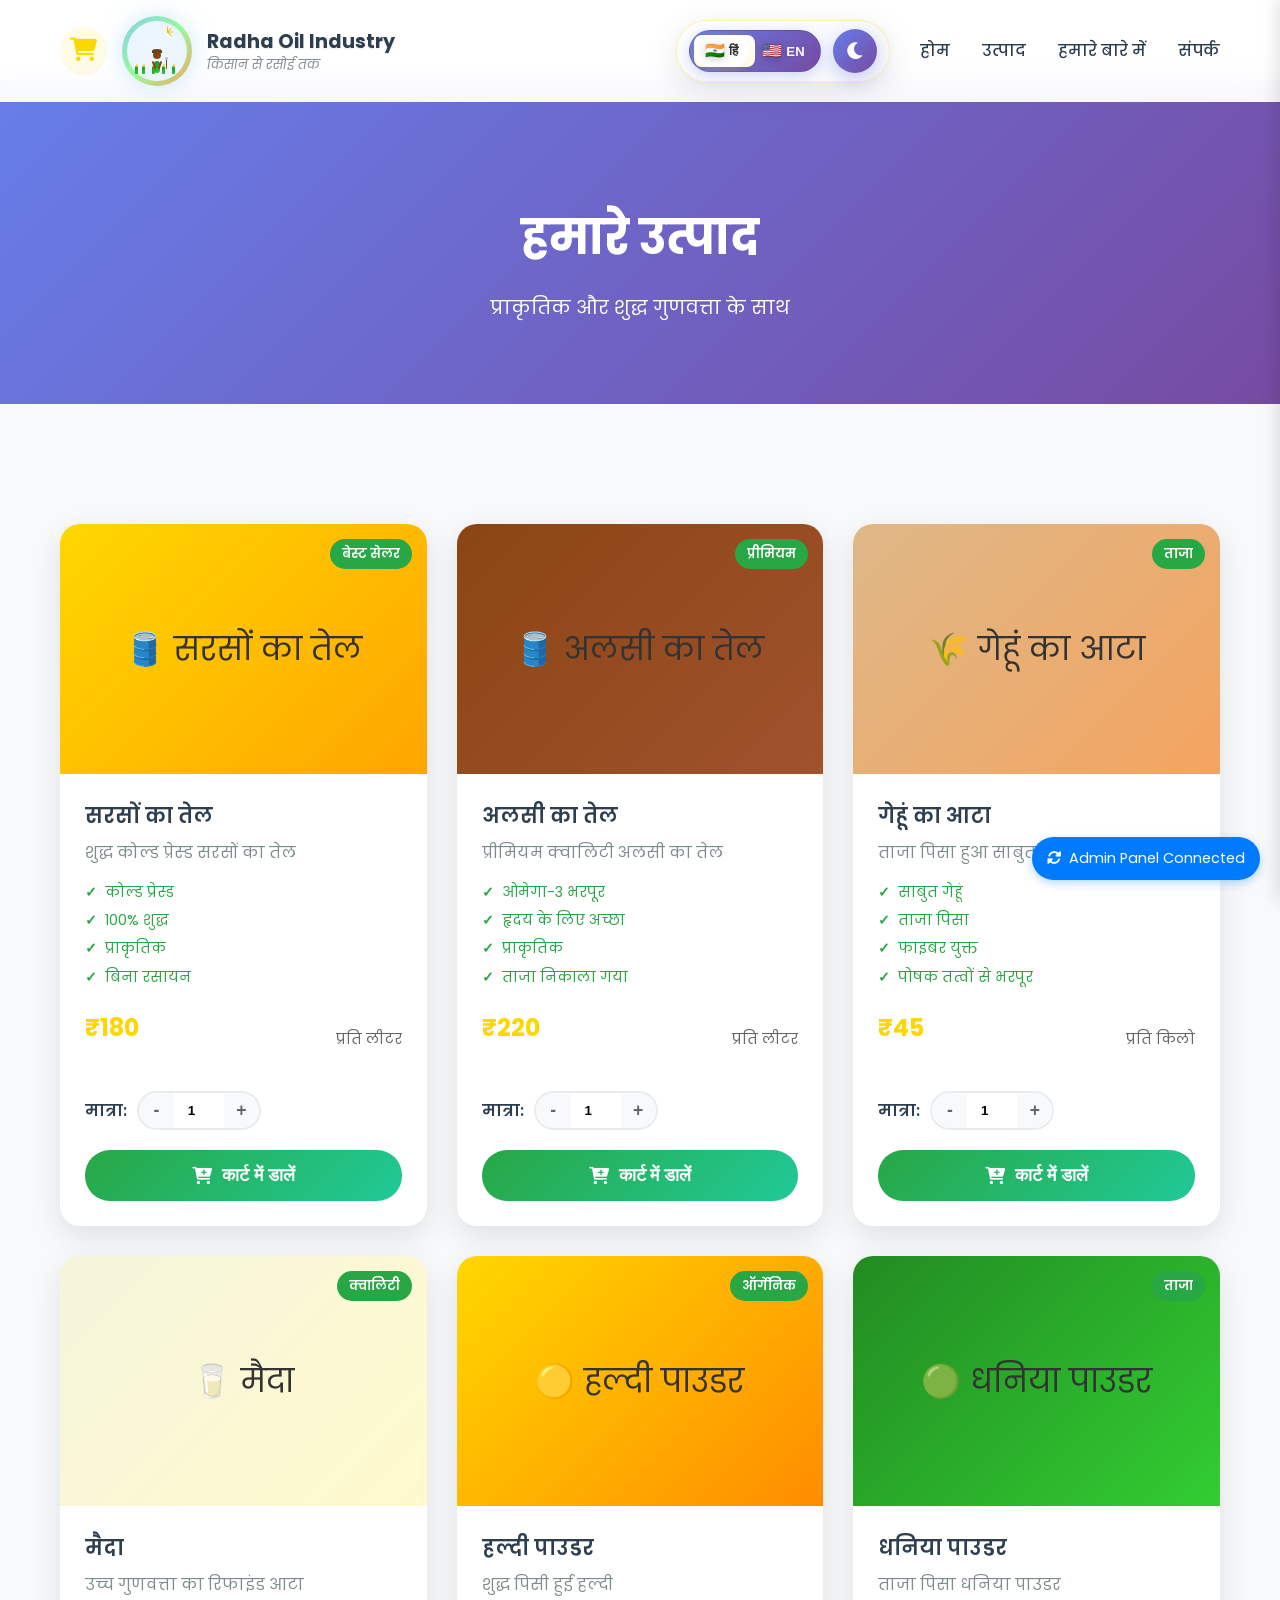
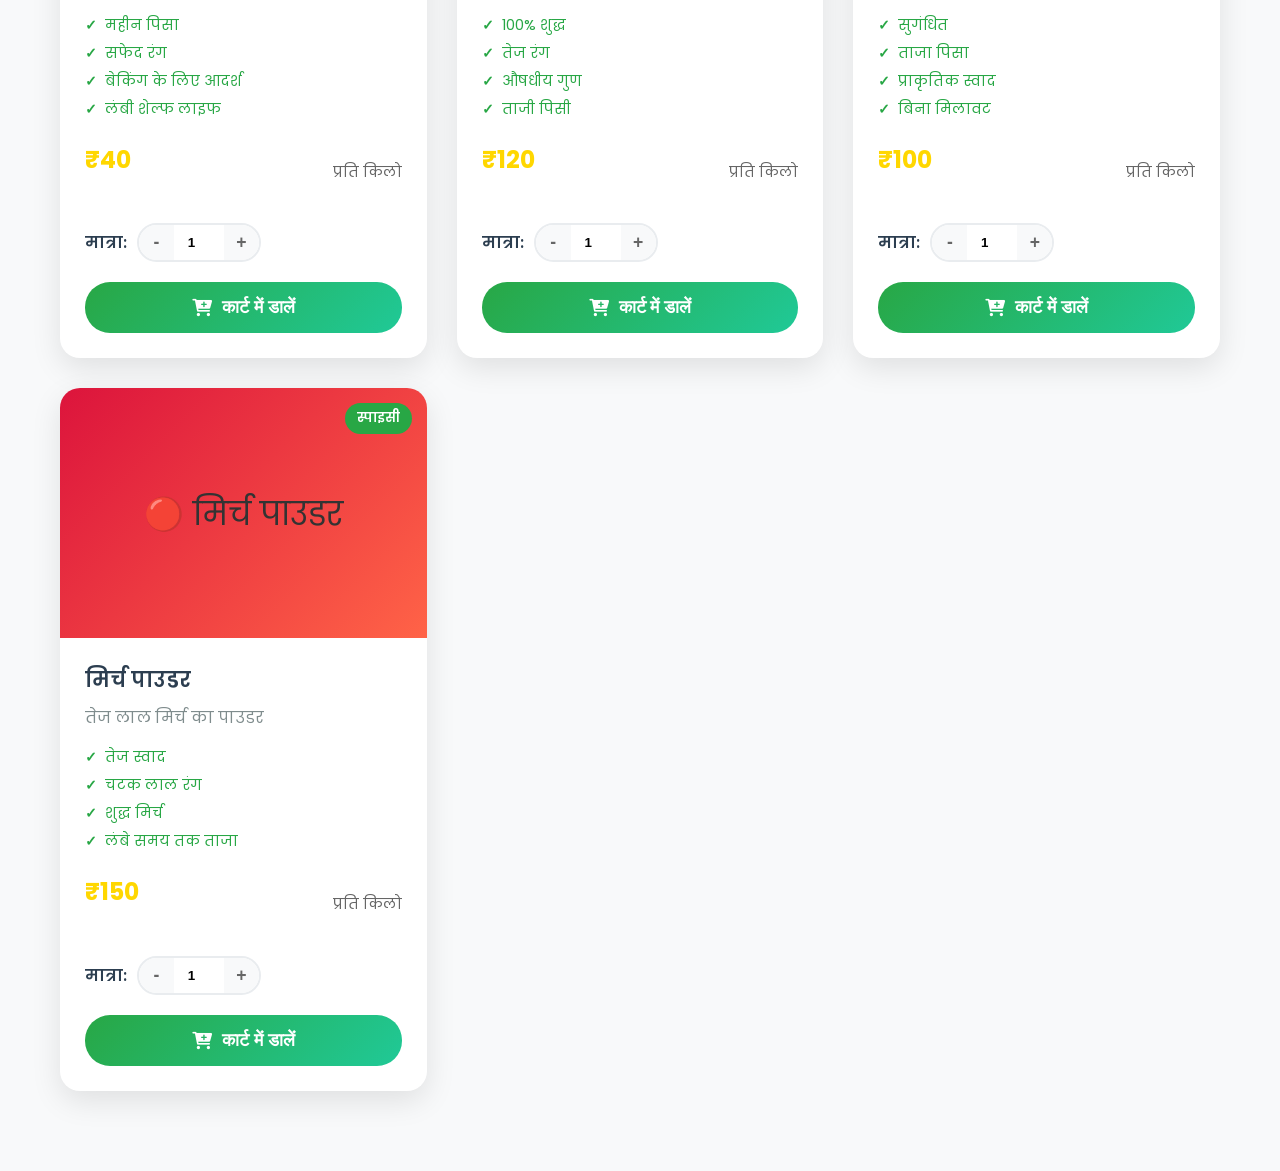
==== commit 4d2ea47d: "🎨 Professional Theme & Language Controls ✨ Complete redesign with modern professional look: - Clean," ====
--- a/products.html
+++ b/products.html
@@ -6,6 +6,7 @@
     <title>Products - Radha Oil Industry</title>
     <link rel="stylesheet" href="styles.css">
     <link rel="stylesheet" href="products.css">
+    <link rel="stylesheet" href="theme-toggle-enhanced.css">
     <link rel="stylesheet" href="mobile.css">
     <link href="https://fonts.googleapis.com/css2?family=Poppins:wght@300;400;600;700&family=Noto+Sans+Devanagari:wght@400;600;700&display=swap" rel="stylesheet">
     <link rel="stylesheet" href="https://cdnjs.cloudflare.com/ajax/libs/font-awesome/6.0.0/css/all.min.css">
@@ -88,8 +89,8 @@
     <!-- Products Header -->
     <section class="products-header">
         <div class="container">
-            <h1>हमारे उत्पाद</h1>
-            <p>प्राकृतिक और शुद्ध गुणवत्ता के साथ</p>
+            <h1 data-en="Our Products" data-hi="हमारे उत्पाद">हमारे उत्पाद</h1>
+            <p data-en="With natural and pure quality" data-hi="प्राकृतिक और शुद्ध गुणवत्ता के साथ">प्राकृतिक और शुद्ध गुणवत्ता के साथ</p>
         </div>
     </section>
 
@@ -105,7 +106,7 @@
     <!-- Shopping Cart Sidebar -->
     <div class="cart-sidebar" id="cartSidebar">
         <div class="cart-header">
-            <h3><i class="fas fa-shopping-cart"></i> आपका कार्ट</h3>
+            <h3><i class="fas fa-shopping-cart"></i> <span data-en="Your Cart" data-hi="आपका कार्ट">आपका कार्ट</span></h3>
             <button class="close-cart" onclick="toggleCart()">
                 <i class="fas fa-times"></i>
             </button>
@@ -115,11 +116,11 @@
         </div>
         <div class="cart-footer">
             <div class="cart-total">
-                <strong>कुल राशि: ₹<span id="cartTotal">0</span></strong>
+                <strong><span data-en="Total Amount: ₹" data-hi="कुल राशि: ₹">कुल राशि: ₹</span><span id="cartTotal">0</span></strong>
             </div>
             <button class="checkout-btn" onclick="proceedToCheckout()">
                 <i class="fas fa-credit-card"></i>
-                ऑर्डर करें
+                <span data-en="Place Order" data-hi="ऑर्डर करें">ऑर्डर करें</span>
             </button>
         </div>
     </div>
@@ -131,7 +132,7 @@
     <div class="modal" id="orderModal">
         <div class="modal-content">
             <div class="modal-header">
-                <h3>ऑर्डर की पुष्टि करें</h3>
+                <h3 data-en="Confirm Your Order" data-hi="ऑर्डर की पुष्टि करें">ऑर्डर की पुष्टि करें</h3>
                 <button class="close-modal" onclick="closeOrderModal()">
                     <i class="fas fa-times"></i>
                 </button>
@@ -139,27 +140,27 @@
             <div class="modal-body">
                 <form id="orderForm">
                     <div class="form-group">
-                        <label>आपका नाम *</label>
+                        <label data-en="Your Name *" data-hi="आपका नाम *">आपका नाम *</label>
                         <input type="text" id="customerName" required>
                     </div>
                     <div class="form-group">
-                        <label>फोन नंबर *</label>
+                        <label data-en="Phone Number *" data-hi="फोन नंबर *">फोन नंबर *</label>
                         <input type="tel" id="customerPhone" required>
                     </div>
                     <div class="form-group">
-                        <label>पूरा पता *</label>
+                        <label data-en="Complete Address *" data-hi="पूरा पता *">पूरा पता *</label>
                         <textarea id="customerAddress" rows="3" required></textarea>
                     </div>
                     <div class="order-summary">
-                        <h4>ऑर्डर सारांश:</h4>
+                        <h4 data-en="Order Summary:" data-hi="ऑर्डर सारांश:">ऑर्डर सारांश:</h4>
                         <div id="orderSummary"></div>
                         <div class="total-amount">
-                            <strong>कुल राशि: ₹<span id="modalTotal">0</span></strong>
+                            <strong><span data-en="Total Amount: ₹" data-hi="कुल राशि: ₹">कुल राशि: ₹</span><span id="modalTotal">0</span></strong>
                         </div>
                     </div>
                     <button type="submit" class="confirm-order-btn">
                         <i class="fas fa-check"></i>
-                        ऑर्डर कन्फर्म करें
+                        <span data-en="Confirm Order" data-hi="ऑर्डर कन्फर्म करें">ऑर्डर कन्फर्म करें</span>
                     </button>
                 </form>
             </div>
@@ -170,9 +171,9 @@
     <div class="success-message" id="successMessage">
         <div class="success-content">
             <i class="fas fa-check-circle"></i>
-            <h3>ऑर्डर सफल!</h3>
-            <p>आपका ऑर्डर सफलतापूर्वक प्राप्त हो गया है। हम जल्द ही आपसे संपर्क करेंगे।</p>
-            <button onclick="closeSuccessMessage()">ठीक है</button>
+            <h3 data-en="Order Successful!" data-hi="ऑर्डर सफल!">ऑर्डर सफल!</h3>
+            <p data-en="Your order has been received successfully. We will contact you soon." data-hi="आपका ऑर्डर सफलतापूर्वक प्राप्त हो गया है। हम जल्द ही आपसे संपर्क करेंगे।">आपका ऑर्डर सफलतापूर्वक प्राप्त हो गया है। हम जल्द ही आपसे संपर्क करेंगे।</p>
+            <button onclick="closeSuccessMessage()" data-en="OK" data-hi="ठीक है">ठीक है</button>
         </div>
     </div>
 
--- a/theme-toggle-enhanced.css
+++ b/theme-toggle-enhanced.css
@@ -0,0 +1,309 @@
+/* ===================================
+   PROFESSIONAL THEME & LANGUAGE CONTROLS
+   Inspired by: Stripe, Vercel, Linear
+   =================================== */
+
+/* Navigation Controls Container */
+.nav-controls {
+    display: flex;
+    align-items: center;
+    gap: 12px;
+    position: relative;
+    z-index: 100;
+}
+
+/* =====================================
+   LANGUAGE SWITCHER - PROFESSIONAL PILL DESIGN
+   ===================================== */
+
+.language-switcher {
+    position: relative;
+    display: inline-flex;
+    align-items: center;
+    background: rgba(255, 255, 255, 0.1);
+    backdrop-filter: blur(10px);
+    border-radius: 12px;
+    padding: 4px;
+    gap: 0;
+    border: 1px solid rgba(0, 0, 0, 0.1);
+    box-shadow: 0 2px 8px rgba(0, 0, 0, 0.08);
+    transition: all 0.2s ease;
+}
+
+.language-switcher:hover {
+    box-shadow: 0 4px 12px rgba(0, 0, 0, 0.12);
+}
+
+/* Active Background Slider */
+.language-switcher::before {
+    content: '';
+    position: absolute;
+    top: 4px;
+    left: 4px;
+    width: calc(50% - 4px);
+    height: calc(100% - 8px);
+    background: white;
+    border-radius: 8px;
+    box-shadow: 0 2px 4px rgba(0, 0, 0, 0.1);
+    transition: transform 0.3s cubic-bezier(0.4, 0, 0.2, 1);
+    z-index: 1;
+}
+
+.language-switcher.english::before {
+    transform: translateX(calc(100% + 4px));
+}
+
+/* Language Buttons */
+.lang-btn {
+    position: relative;
+    z-index: 2;
+    display: flex;
+    align-items: center;
+    justify-content: center;
+    gap: 6px;
+    padding: 8px 16px;
+    border: none;
+    background: transparent;
+    border-radius: 8px;
+    cursor: pointer;
+    font-size: 14px;
+    font-weight: 500;
+    color: #666;
+    transition: color 0.2s ease;
+    white-space: nowrap;
+    min-width: 70px;
+}
+
+.lang-btn:hover {
+    color: #333;
+}
+
+.lang-btn.active {
+    color: #000;
+}
+
+.flag {
+    font-size: 16px;
+    line-height: 1;
+}
+
+.lang-text {
+    font-weight: 600;
+    font-size: 13px;
+    letter-spacing: 0.3px;
+}
+
+/* =====================================
+   THEME SWITCHER - PROFESSIONAL TOGGLE
+   ===================================== */
+
+.theme-switcher {
+    position: relative;
+}
+
+.theme-btn {
+    width: 44px;
+    height: 44px;
+    border-radius: 12px;
+    border: 1px solid rgba(0, 0, 0, 0.1);
+    background: rgba(255, 255, 255, 0.1);
+    backdrop-filter: blur(10px);
+    color: #666;
+    cursor: pointer;
+    transition: all 0.2s ease;
+    display: flex;
+    align-items: center;
+    justify-content: center;
+    font-size: 18px;
+    box-shadow: 0 2px 8px rgba(0, 0, 0, 0.08);
+}
+
+.theme-btn:hover {
+    background: white;
+    color: #333;
+    box-shadow: 0 4px 12px rgba(0, 0, 0, 0.12);
+    transform: translateY(-1px);
+}
+
+.theme-btn:active {
+    transform: translateY(0);
+}
+
+/* Light Mode (Active Dark Mode Button) */
+.theme-btn.light-mode {
+    background: white;
+    color: #FFA500;
+}
+
+#themeIcon {
+    transition: transform 0.3s ease;
+}
+
+.theme-btn:hover #themeIcon {
+    transform: scale(1.1);
+}
+
+/* =====================================
+   DARK MODE STYLES
+   ===================================== */
+
+[data-theme="dark"] .language-switcher {
+    background: rgba(255, 255, 255, 0.05);
+    border-color: rgba(255, 255, 255, 0.1);
+}
+
+[data-theme="dark"] .language-switcher::before {
+    background: rgba(255, 255, 255, 0.1);
+    box-shadow: 0 2px 4px rgba(0, 0, 0, 0.2);
+}
+
+[data-theme="dark"] .lang-btn {
+    color: rgba(255, 255, 255, 0.6);
+}
+
+[data-theme="dark"] .lang-btn:hover {
+    color: rgba(255, 255, 255, 0.9);
+}
+
+[data-theme="dark"] .lang-btn.active {
+    color: white;
+}
+
+[data-theme="dark"] .theme-btn {
+    background: rgba(255, 255, 255, 0.05);
+    border-color: rgba(255, 255, 255, 0.1);
+    color: rgba(255, 255, 255, 0.6);
+}
+
+[data-theme="dark"] .theme-btn:hover {
+    background: rgba(255, 255, 255, 0.1);
+    color: white;
+}
+
+[data-theme="dark"] .theme-btn.light-mode {
+    background: rgba(255, 255, 255, 0.1);
+    color: #FFD700;
+}
+
+/* =====================================
+   MOBILE RESPONSIVE
+   ===================================== */
+
+@media screen and (max-width: 768px) {
+    .nav-controls {
+        gap: 8px;
+    }
+    
+    .language-switcher {
+        padding: 3px;
+    }
+    
+    .lang-btn {
+        padding: 7px 12px;
+        font-size: 13px;
+        min-width: 60px;
+    }
+    
+    .flag {
+        font-size: 14px;
+    }
+    
+    .lang-text {
+        font-size: 12px;
+    }
+    
+    .theme-btn {
+        width: 40px;
+        height: 40px;
+        font-size: 16px;
+    }
+}
+
+@media screen and (max-width: 480px) {
+    .nav-controls {
+        gap: 6px;
+    }
+    
+    .language-switcher {
+        padding: 3px;
+    }
+    
+    .lang-btn {
+        padding: 6px 10px;
+        font-size: 12px;
+        min-width: 55px;
+        gap: 4px;
+    }
+    
+    .flag {
+        font-size: 13px;
+    }
+    
+    .lang-text {
+        font-size: 11px;
+    }
+    
+    .theme-btn {
+        width: 38px;
+        height: 38px;
+        font-size: 15px;
+    }
+}
+
+/* =====================================
+   ACCESSIBILITY
+   ===================================== */
+
+.lang-btn:focus-visible,
+.theme-btn:focus-visible {
+    outline: 2px solid #667eea;
+    outline-offset: 2px;
+}
+
+/* Reduce motion for accessibility */
+@media (prefers-reduced-motion: reduce) {
+    .language-switcher::before,
+    .lang-btn,
+    .theme-btn,
+    #themeIcon {
+        transition-duration: 0.01ms !important;
+    }
+}
+
+/* High contrast mode */
+@media (prefers-contrast: high) {
+    .language-switcher,
+    .theme-btn {
+        border-width: 2px;
+    }
+}
+
+/* =====================================
+   CLEAN & MINIMAL STYLE
+   ===================================== */
+
+/* Remove any previous heavy styles */
+.language-switcher,
+.theme-btn {
+    animation: none !important;
+}
+
+.language-switcher::after,
+.lang-btn::after,
+.theme-btn::after,
+.theme-btn::before {
+    display: none !important;
+}
+
+/* Clean hover states */
+.lang-btn,
+.theme-btn {
+    -webkit-tap-highlight-color: transparent;
+    user-select: none;
+}
+
+/* Smooth professional transitions */
+* {
+    -webkit-font-smoothing: antialiased;
+    -moz-osx-font-smoothing: grayscale;
+}
--- a/mobile.css
+++ b/mobile.css
@@ -1,4 +1,4 @@
-/* SIMPLE MOBILE STYLES - GUARANTEED TO WORK */
+/* MOBILE LAYOUT - SIMPLE & CLEAN */
 
 @media (max-width: 768px) {
     /* Reset body */
@@ -6,9 +6,9 @@
         overflow-x: hidden;
     }
     
-    /* Simple Navbar */
+    /* Simple Navbar - Single Row */
     .navbar {
-        padding: 15px 0;
+        padding: 10px 0;
         position: fixed;
         width: 100%;
         top: 0;
@@ -19,7 +19,6 @@
     
     .nav-container {
         display: flex;
-        flex-wrap: wrap;
         align-items: center;
         justify-content: space-between;
         padding: 0 15px;
@@ -29,36 +28,38 @@
     /* Logo - Left Side */
     .logo-container {
         flex: 0 0 auto;
-        order: 1;
+        display: flex;
+        justify-content: flex-start;
     }
     
     .logo {
         display: flex;
         align-items: center;
-        gap: 10px;
+        gap: 8px;
     }
     
     .logo-circle {
-        width: 40px;
-        height: 40px;
+        width: 35px;
+        height: 35px;
     }
     
     .logo-text h2 {
-        font-size: 1.1rem;
+        font-size: 1rem;
+        white-space: nowrap;
     }
     
     .logo-text p {
-        font-size: 0.7rem;
+        font-size: 0.65rem;
+        white-space: nowrap;
     }
     
     /* Controls - Right Side */
     .nav-controls {
         flex: 0 0 auto;
-        order: 2;
-        display: flex !important;
-        gap: 8px;
+        display: flex !important;
+        gap: 6px;
         background: white;
-        padding: 5px;
+        padding: 4px;
         border-radius: 20px;
         box-shadow: 0 2px 10px rgba(0,0,0,0.1);
     }
@@ -66,7 +67,7 @@
     /* Language Buttons */
     .language-switcher {
         display: flex !important;
-        background: #667eea;
+        background: linear-gradient(135deg, #667eea, #764ba2);
         border-radius: 15px;
         padding: 2px;
     }
@@ -83,10 +84,11 @@
         font-weight: 600;
         border-radius: 13px;
         cursor: pointer;
+        transition: all 0.3s ease;
     }
     
     .lang-btn.active {
-        background: #FFD700;
+        background: linear-gradient(135deg, #FFD700, #FFA500);
         color: #333;
     }
     
@@ -100,78 +102,73 @@
         height: 32px !important;
         border-radius: 50%;
         border: none;
-        background: #667eea !important;
+        background: linear-gradient(135deg, #667eea, #764ba2) !important;
         color: white;
         display: flex !important;
         align-items: center;
         justify-content: center;
         cursor: pointer;
         font-size: 0.9rem;
-    }
-    
-    /* Hamburger - Right Side */
+        transition: all 0.3s ease;
+    }
+    
+    .theme-btn:active {
+        transform: scale(0.95);
+    }
+    
+    /* HIDE HAMBURGER COMPLETELY */
     .hamburger {
+        display: none !important;
+    }
+    
+    /* SHOW MENU ALWAYS - BELOW NAVBAR */
+    .nav-menu {
+        position: fixed;
+        top: 60px;
+        left: 0;
+        right: 0;
+        width: 100%;
+        display: flex !important;
+        flex-direction: row;
+        justify-content: center;
+        flex-wrap: wrap;
+        gap: 8px;
+        padding: 10px 15px;
+        background: linear-gradient(135deg, rgba(255, 255, 255, 0.95), rgba(248, 249, 250, 0.9));
+        backdrop-filter: blur(10px);
+        list-style: none;
+        box-shadow: 0 2px 10px rgba(0,0,0,0.1);
+        z-index: 999;
+    }
+    
+    .nav-menu li {
         flex: 0 0 auto;
-        order: 3;
-        display: flex !important;
-        flex-direction: column;
-        gap: 4px;
-        cursor: pointer;
-        padding: 5px;
-        margin-left: 10px;
-    }
-    
-    .hamburger span {
-        width: 25px;
-        height: 3px;
-        background: #333;
-        border-radius: 2px;
-        transition: all 0.3s ease;
-    }
-    
-    /* Menu - Full Width Below */
-    .nav-menu {
-        flex: 0 0 100%;
-        order: 4;
-        width: 100%;
-        display: none;
-        flex-direction: column;
-        gap: 10px;
-        margin-top: 15px;
-        padding: 15px;
-        background: #f8f9fa;
-        border-radius: 15px;
-        list-style: none;
-    }
-    
-    .nav-menu.active {
-        display: flex !important;
-    }
-    
-    .nav-menu li {
-        width: 100%;
     }
     
     .nav-menu a {
         display: block;
-        padding: 12px 20px;
+        padding: 8px 12px;
         background: linear-gradient(135deg, #667eea, #764ba2);
         color: white !important;
         text-decoration: none;
-        border-radius: 10px;
+        border-radius: 20px;
         font-weight: 600;
+        font-size: 0.8rem;
         text-align: center;
         transition: all 0.3s ease;
+        box-shadow: 0 2px 8px rgba(102, 126, 234, 0.3);
+        white-space: nowrap;
     }
     
     .nav-menu a:hover,
     .nav-menu a:active {
         background: linear-gradient(135deg, #FFD700, #FFA500);
         color: #333 !important;
-        transform: scale(1.02);
-    }
-    
-    /* Hero Section */
+        transform: translateY(-2px);
+        box-shadow: 0 4px 12px rgba(255, 215, 0, 0.4);
+    }
+    
+    /* Hero Section - More top padding for fixed menu */
     .hero {
         padding-top: 120px;
         min-height: auto;
@@ -269,17 +266,4 @@
     .container {
         padding: 0 15px;
     }
-}
-
-/* Hamburger Animation */
-.hamburger.active span:nth-child(1) {
-    transform: rotate(45deg) translate(5px, 5px);
-}
-
-.hamburger.active span:nth-child(2) {
-    opacity: 0;
-}
-
-.hamburger.active span:nth-child(3) {
-    transform: rotate(-45deg) translate(7px, -6px);
 }
